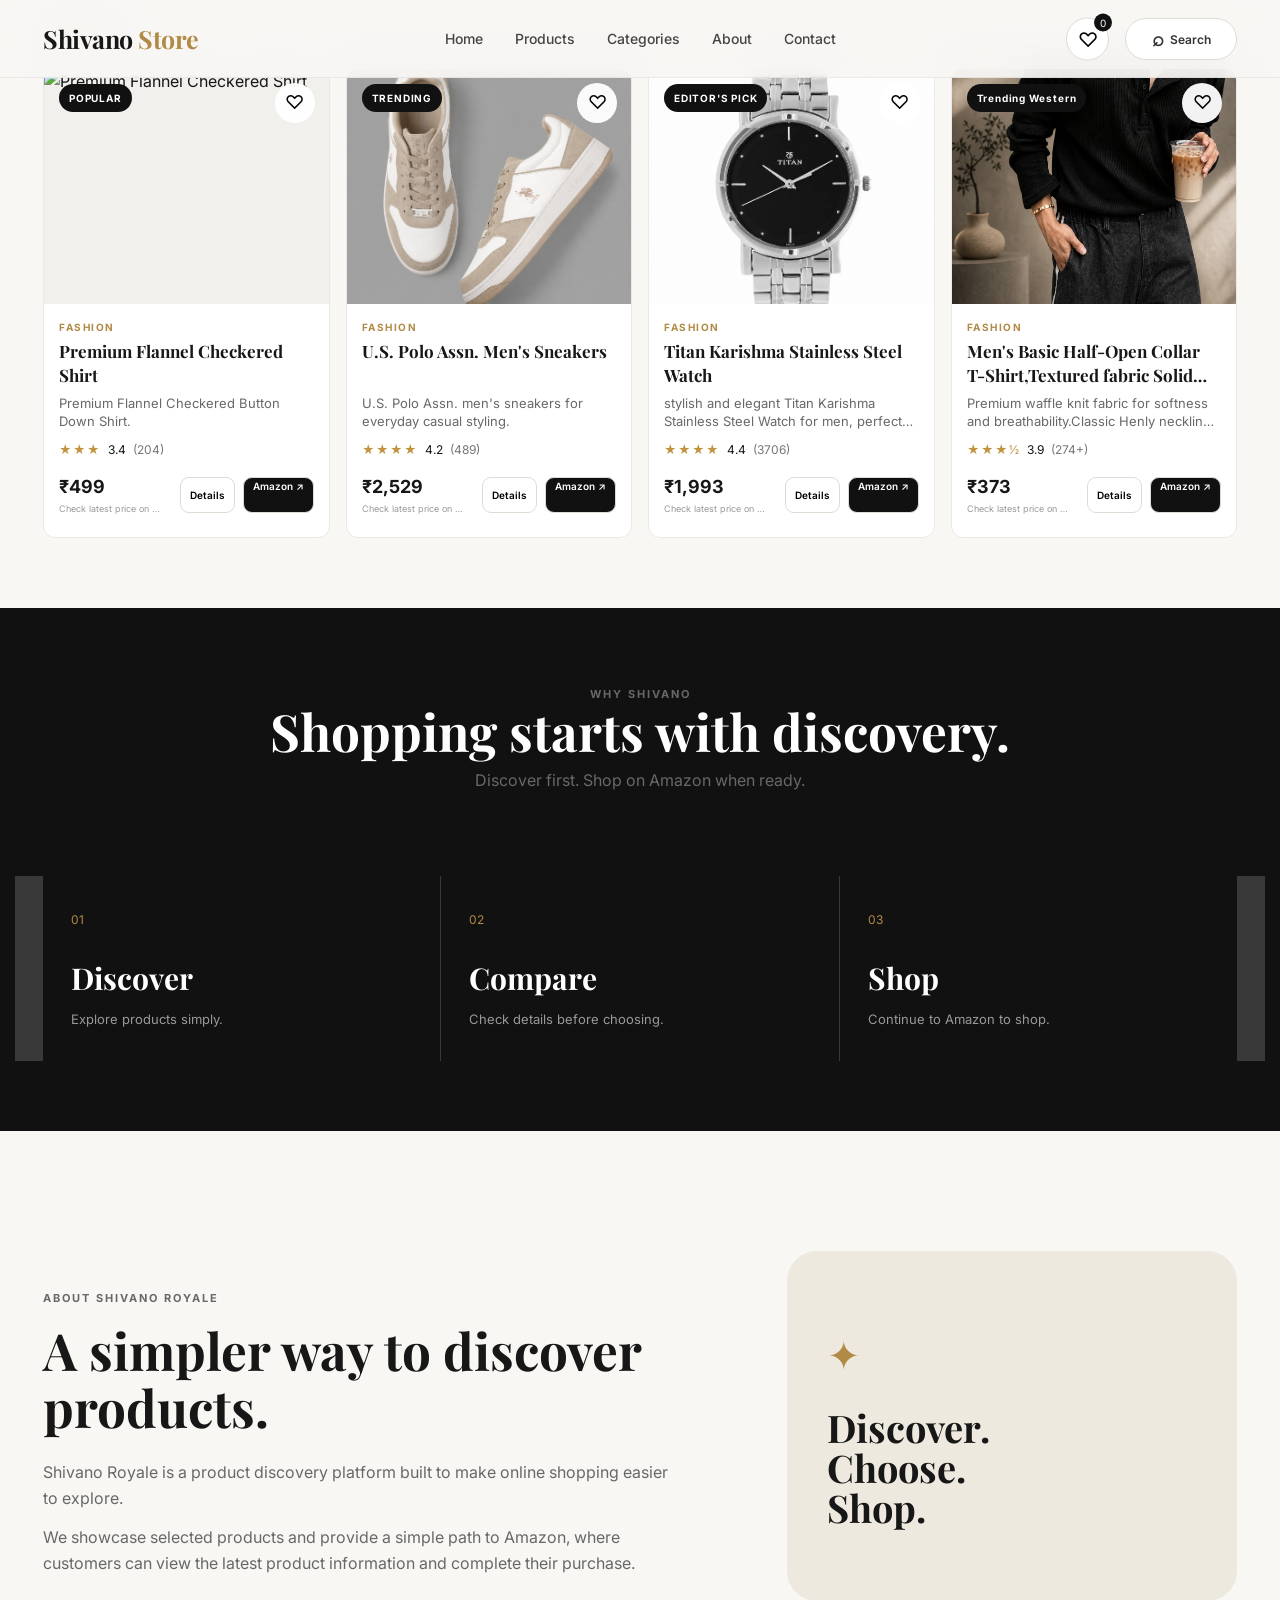
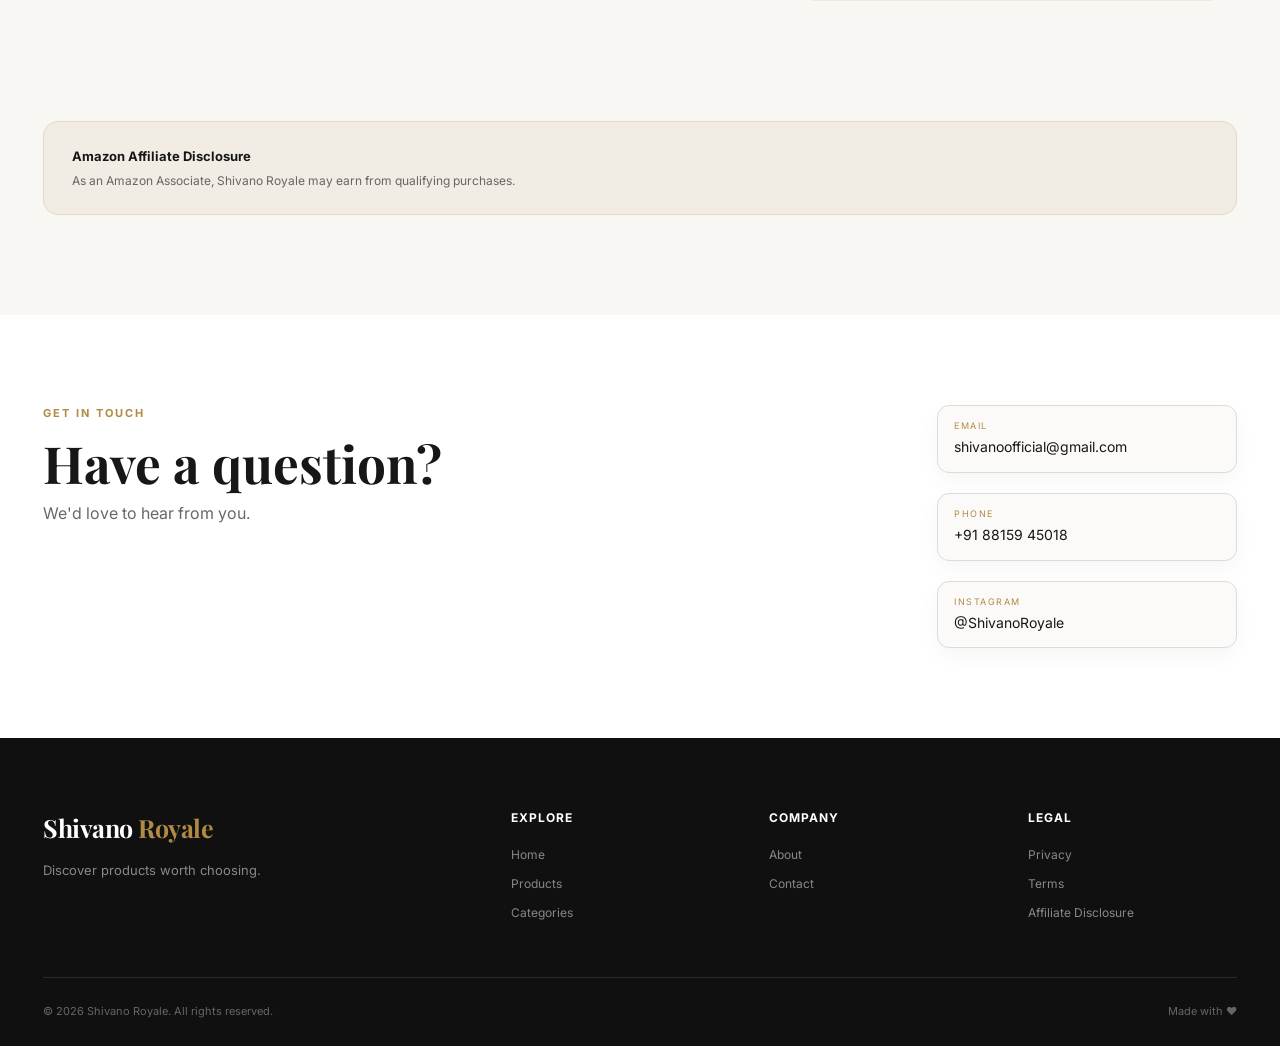
==== index.html @ 4d3ce6f6 "update website" ====
<!DOCTYPE html>
<html lang="en">

<head>
    <meta charset="UTF-8">

    <meta
        name="viewport"
        content="width=device-width, initial-scale=1.0"
    >

    <meta
        name="description"
        content="Shivano <span>Store</span> - Discover premium products and shop them on Amazon."
    >

    <title>Shivano Store | Discover. Choose. Shop.</title>

    <link
        rel="stylesheet"
        href="style.css"
    >

    <link
        rel="preconnect"
        href="https://fonts.googleapis.com"
    >

    <link
        rel="preconnect"
        href="https://fonts.gstatic.com"
        crossorigin
    >

    <link
        href="https://fonts.googleapis.com/css2?family=Inter:wght@400;500;600;700&family=Playfair+Display:wght@500;600;700&display=swap"
        rel="stylesheet"
    >

    <style id="smart-header-style">
        /* Amazon-style smart header: hide on downward scroll, show on upward scroll. */
        .site-header {
            transition: transform 0.25s ease;
            will-change: transform;
        }

        .site-header.header-hidden {
            transform: translateY(-100%);
        }
    </style>
</head>


<body>


    <!-- =========================
         NAVBAR
    ========================== -->

    <header class="site-header">

        <nav class="navbar">

            <a
                href="#"
                class="logo"
            >
                Shivano <span>Store</span>
            </a>

            <button
                type="button"
                class="header-search-trigger"
                id="homeSearchTrigger"
                aria-label="Open product search"
            >
                <span>⌕</span>
                <span>Search</span>
            </button>

            <div class="header-search-panel" id="homeSearchPanel">
                <span class="header-search-icon">⌕</span>
                <input
                    type="text"
                    id="searchInput"
                    placeholder="Search products..."
                    autocomplete="off"
                >
                <button
                    type="button"
                    class="header-search-close"
                    id="homeSearchClose"
                    aria-label="Close search"
                >
                    ×
                </button>
            </div>

            <button
                class="menu-toggle"
                id="menuToggle"
                aria-label="Open menu"
            >
                ☰
            </button>

            <div
                class="nav-links"
                id="navLinks"
            >
                <a href="#home">Home</a>
                <a href="#products">Products</a>
                <a href="#categories">Categories</a>
                <a href="#about">About</a>
                <a href="#contact">Contact</a>
            </div>

            <button
                class="wishlist-nav"
                id="wishlistNav"
                title="Wishlist"
            >
                ♡
                <span id="wishlistCount">0</span>
            </button>

        </nav>

        <div class="discovery-bar">
            <div
                class="category-shortcuts"
                id="categoryShortcuts"
                aria-label="Product categories"
            ></div>
        </div>
    </header>

        <!-- =========================
             PRODUCTS
        ========================== -->

        <section
            class="products-section"
            id="products"
        >

            <div class="section-heading products-heading">

                <div>

                    <p class="eyebrow">
                        OUR PICKS
                    </p>

                    <h2>
                        
                    </h2>

                </div>



            </div>


            <div
                class="results-count"
                id="resultsCount"
            >
                
            </div>


            <!-- Product container -->

            <div
                class="product-grid"
                id="productGrid"
            >
            </div>


            <div
                class="no-results"
                id="noResults"
            >

                <div>
                    🔎
                </div>

                <h3>
                    No products found
                </h3>

                <p>
                    Try another search or category.
                </p>

                <button
                    id="clearFilters"
                    class="primary-btn"
                >
                    Clear Filters
                </button>

            </div>

        </section>



        <!-- =========================
             WHY SHIVANO
        ========================== -->

        <section class="why-section">

            <div class="section-heading centered">

                <p class="eyebrow">
                    WHY SHIVANO
                </p>

                <h2>
                    Shopping starts with discovery.
                </h2>

                <p>
                    Discover first. Shop on Amazon when ready.
                </p>

            </div>


            <div class="why-grid">


                <div class="why-card">

                    <span>
                        01
                    </span>

                    <h3>
                        Discover
                    </h3>

                    <p>
                        Explore products simply.
                    </p>

                </div>


                <div class="why-card">

                    <span>
                        02
                    </span>

                    <h3>
                        Compare
                    </h3>

                    <p>
                        Check details before choosing.
                    </p>

                </div>


                <div class="why-card">

                    <span>
                        03
                    </span>

                    <h3>
                        Shop
                    </h3>

                    <p>
                        Continue to Amazon to shop.
                    </p>

                </div>

            </div>

        </section>



        <!-- =========================
             ABOUT
        ========================== -->

        <section
            class="about-section"
            id="about"
        >

            <div class="about-content">

                <p class="eyebrow">
                    ABOUT SHIVANO ROYALE
                </p>

                <h2>
                    A simpler way to
                    discover products.
                </h2>

                <p>
                    Shivano Royale is a product discovery
                    platform built to make online shopping
                    easier to explore.
                </p>

                <p>
                    We showcase selected products and
                    provide a simple path to Amazon,
                    where customers can view the latest
                    product information and complete
                    their purchase.
                </p>

            </div>


            <div class="about-stat">

                <span>
                    ✦
                </span>

                <strong>
                    Discover.
                </strong>

                <strong>
                    Choose.
                </strong>

                <strong>
                    Shop.
                </strong>

            </div>

        </section>



        <!-- =========================
             AMAZON DISCLOSURE
        ========================== -->

        <section class="disclosure-section">

            <div class="disclosure-box">

                <span>
                    Amazon Affiliate Disclosure
                </span>

                <p>
                    As an Amazon Associate, Shivano Royale
                    may earn from qualifying purchases.
                </p>

            </div>

        </section>



        <!-- =========================
             CONTACT
        ========================== -->

        <section
            class="contact-section"
            id="contact"
        >

            <div>

                <p class="eyebrow">
                    GET IN TOUCH
                </p>

                <h2>
                    Have a question?
                </h2>

                <p>
                    We'd love to hear from you.
                </p>

            </div>


            <div class="contact-details">

                <a href="mailto:shivanoofficial@gmail.com">
                    <span>Email</span>
                    shivanoofficial@gmail.com
                </a>

                <a href="tel:+918815945018">
                    <span>Phone</span>
                    +91 88159 45018
                </a>

                <a
                    href="https://instagram.com/"
                    target="_blank"
                >
                    <span>Instagram</span>
                    @ShivanoRoyale
                </a>

            </div>

        </section>

    </main>



    <!-- =========================
         PRODUCT MODAL
    ========================== -->

    <div
        class="modal"
        id="productModal"
    >

        <div class="modal-overlay"></div>


        <div class="modal-content">

            <button
                class="modal-close"
                id="modalClose"
            >
                ×
            </button>


            <div
                class="modal-product"
                id="modalProduct"
            >
            </div>

        </div>

    </div>



    <!-- =========================
         WISHLIST DRAWER
    ========================== -->

    <div
        class="wishlist-drawer"
        id="wishlistDrawer"
    >

        <div class="drawer-header">

            <div>

                <p class="eyebrow">
                    SAVED
                </p>

                <h2>
                    Your Wishlist
                </h2>

            </div>

            <button
                id="closeWishlist"
                class="drawer-close"
            >
                ×
            </button>

        </div>


        <div
            class="wishlist-items"
            id="wishlistItems"
        >
        </div>

    </div>


    <div
        class="drawer-overlay"
        id="drawerOverlay"
    ></div>



    <!-- =========================
         SCROLL TOP
    ========================== -->

    <button
        id="scrollTop"
        class="scroll-top"
        aria-label="Scroll to top"
    >
        ↑
    </button>



    <!-- =========================
         FOOTER
    ========================== -->

    <footer>

        <div class="footer-main">


            <div class="footer-brand">

                <a
                    href="#"
                    class="logo footer-logo"
                >
                    Shivano <span>Royale</span>
                </a>

                <p>
                    Discover products worth choosing.
                </p>

            </div>


            <div class="footer-column">

                <h3>
                    Explore
                </h3>

                <a href="#home">
                    Home
                </a>

                <a href="#products">
                    Products
                </a>

                <a href="#categories">
                    Categories
                </a>

            </div>


            <div class="footer-column">

                <h3>
                    Company
                </h3>

                <a href="#about">
                    About
                </a>

                <a href="#contact">
                    Contact
                </a>

            </div>


            <div class="footer-column">

                <h3>
                    Legal
                </h3>

                <a href="#">
                    Privacy
                </a>

                <a href="#">
                    Terms
                </a>

                <a href="#">
                    Affiliate Disclosure
                </a>

            </div>

        </div>


        <div class="footer-bottom">

            <p>
                © 2026 Shivano Royale. All rights reserved.
            </p>

            <p>
                Made with ♥
            </p>

        </div>

    </footer>



    <script src="products.js"></script>
    <script src="script.js"></script>

</body>

</html>
---- style.css ----
/* =========================
   RESET
========================= */

* {
    margin: 0;
    padding: 0;
    box-sizing: border-box;
}

html {
    scroll-behavior: smooth;
}

body {
    font-family: "Inter", sans-serif;
    background: #f8f7f4;
    color: #171717;
    line-height: 1.6;
    overflow-x: hidden;
}

button,
input,
select {
    font-family: inherit;
}

button {
    cursor: pointer;
}

a {
    color: inherit;
    text-decoration: none;
}

img {
    width: 100%;
    display: block;
}



/* =========================
   VARIABLES
========================= */

:root {
    --black: #111111;
    --dark: #1b1b1b;
    --cream: #f8f7f4;
    --white: #ffffff;
    --gold: #b18a45;
    --gold-light: #d2b477;
    --gray: #686868;
    --light-gray: #e8e6e1;
    --border: #dedbd4;
    --radius: 22px;
    --shadow: 0 20px 60px rgba(0, 0, 0, 0.08);
}



/* =========================
   NAVBAR
========================= */

.site-header {
    position: fixed;
    top: 0;
    left: 0;
    width: 100%;
    z-index: 1000;
    background: rgba(248, 247, 244, 0.9);
    backdrop-filter: blur(18px);
    border-bottom: 1px solid rgba(0, 0, 0, 0.06);
}

.navbar {
    max-width: 1250px;
    height: 78px;
    margin: auto;
    padding: 0 28px;

    display: flex;
    align-items: center;
    justify-content: space-between;
    gap: 30px;
}

.logo {
    font-family: "Playfair Display", serif;
    font-size: 25px;
    font-weight: 700;
    letter-spacing: -0.5px;
}

.logo span {
    color: var(--gold);
}

.nav-links {
    display: flex;
    align-items: center;
    gap: 32px;
}

.nav-links a {
    font-size: 14px;
    font-weight: 500;
    color: #444;
    transition: 0.25s ease;
}

.nav-links a:hover {
    color: var(--gold);
}

.wishlist-nav {
    width: 43px;
    height: 43px;

    border: 1px solid var(--border);
    border-radius: 50%;

    background: var(--white);

    font-size: 20px;

    position: relative;

    transition: 0.25s ease;
}

.wishlist-nav:hover {
    transform: translateY(-2px);
    border-color: var(--gold);
}

#wishlistCount {
    position: absolute;

    top: -5px;
    right: -4px;

    width: 18px;
    height: 18px;

    background: var(--black);
    color: white;

    border-radius: 50%;

    font-size: 10px;

    display: grid;
    place-items: center;
}

.menu-toggle {
    display: none;

    border: none;
    background: transparent;

    font-size: 25px;
}



/* =========================
   COMMON
========================= */

main {
    padding-top: 78px;
}

.eyebrow {
    color: var(--gold);
    font-size: 11px;
    font-weight: 700;
    letter-spacing: 2px;
}

h1,
h2,
h3 {
    font-family: "Playfair Display", serif;
}

h2 {
    font-size: clamp(32px, 4vw, 52px);
    line-height: 1.1;
}

.section-heading {
    max-width: 1250px;
    margin: auto;
    padding: 0 28px 50px;

    display: flex;
    justify-content: space-between;
    align-items: flex-end;
    gap: 40px;
}

.section-heading > p {
    max-width: 430px;
    color: var(--gray);
}



/* =========================
   HERO
========================= */

.hero {
    min-height: calc(100vh - 78px);

    max-width: 1250px;
    margin: auto;
    padding: 90px 28px;

    display: grid;
    grid-template-columns: 1fr 0.9fr;

    align-items: center;
    gap: 80px;
}

.hero-content {
    max-width: 650px;
}

.hero h1 {
    font-size: clamp(52px, 7vw, 88px);
    line-height: 0.98;
    letter-spacing: -3px;
    margin: 18px 0 28px;
}

.hero h1 span {
    color: var(--gold);
}

.hero-description {
    max-width: 520px;
    color: var(--gray);
    font-size: 17px;
}

.hero-buttons {
    display: flex;
    gap: 14px;
    margin-top: 36px;
    flex-wrap: wrap;
}

.primary-btn,
.secondary-btn {
    display: inline-flex;

    align-items: center;
    justify-content: center;

    min-height: 52px;

    padding: 0 23px;

    border-radius: 100px;

    font-size: 14px;
    font-weight: 600;

    transition: 0.3s ease;
}

.primary-btn {
    background: var(--black);
    color: white;
}

.primary-btn:hover {
    transform: translateY(-3px);
    box-shadow: 0 12px 30px rgba(0, 0, 0, 0.18);
}

.primary-btn span {
    margin-left: 12px;
    font-size: 18px;
}

.secondary-btn {
    border: 1px solid var(--border);
    background: white;
}

.secondary-btn:hover {
    border-color: var(--gold);
}

.hero-trust {
    margin-top: 55px;

    display: flex;
    gap: 42px;
}

.hero-trust div {
    display: flex;
    flex-direction: column;
}

.hero-trust strong {
    font-size: 16px;
}

.hero-trust span {
    color: var(--gray);
    font-size: 12px;
}

.hero-visual {
    position: relative;
}

.hero-card {
    background: white;

    border-radius: 30px;

    overflow: hidden;

    box-shadow: var(--shadow);

    transform: rotate(2deg);

    transition: 0.5s ease;
}

.hero-card:hover {
    transform: rotate(0deg) translateY(-8px);
}

.hero-card-image {
    height: 480px;
    overflow: hidden;
}

.hero-card-image img {
    height: 100%;
    object-fit: cover;
}

.hero-card-info {
    padding: 22px 25px;

    display: flex;
    justify-content: space-between;
    align-items: center;
}

.hero-card-info span {
    color: var(--gold);
    font-size: 11px;
    letter-spacing: 1px;
    text-transform: uppercase;
}

.hero-card-info h3 {
    font-size: 23px;
    margin-top: 4px;
}

.hero-arrow {
    width: 42px;
    height: 42px;

    display: grid;
    place-items: center;

    border-radius: 50%;

    background: var(--black);
    color: white !important;

    font-size: 20px !important;
}

.floating-badge {
    position: absolute;

    left: -35px;
    bottom: 65px;

    padding: 15px 20px;

    background: white;

    border: 1px solid var(--border);

    border-radius: 16px;

    display: flex;
    align-items: center;
    gap: 12px;

    box-shadow: 0 15px 40px rgba(0, 0, 0, 0.1);
}

.badge-icon {
    width: 38px;
    height: 38px;

    display: grid;
    place-items: center;

    border-radius: 50%;

    background: #f2eadb;
    color: var(--gold);
}

.floating-badge strong,
.floating-badge small {
    display: block;
}

.floating-badge strong {
    font-size: 13px;
}

.floating-badge small {
    color: var(--gray);
    font-size: 11px;
}



/* =========================
   CATEGORIES
========================= */

.categories-section {
    padding: 100px 0;
    background: white;
}

.category-grid {
    max-width: 1250px;

    margin: auto;
    padding: 0 28px;

    display: grid;
    grid-template-columns: repeat(4, 1fr);

    gap: 16px;
}

.category-card {
    min-height: 190px;

    padding: 28px;

    border: 1px solid var(--border);
    border-radius: var(--radius);

    background: #fbfaf8;

    text-align: left;

    display: flex;
    flex-direction: column;
    justify-content: flex-end;

    transition: 0.3s ease;
}

.category-card:hover,
.category-card.active {
    background: var(--black);
    color: white;
    transform: translateY(-5px);
}

.category-icon {
    font-size: 30px;
    color: var(--gold);

    margin-bottom: auto;
}

.category-card strong {
    font-size: 17px;
}

.category-card small {
    color: #777;
    font-size: 12px;
}

.category-card:hover small,
.category-card.active small {
    color: #bbb;
}



/* =========================
   PRODUCTS
========================= */

.products-section {
    padding: 110px 0;
}

.product-controls {
    max-width: 1250px;

    margin: 0 auto 28px;
    padding: 0 28px;

    display: grid;
    grid-template-columns: 1fr 220px 220px;

    gap: 12px;
}

.search-box {
    height: 52px;

    border: 1px solid var(--border);
    border-radius: 12px;

    background: white;

    display: flex;
    align-items: center;

    padding: 0 16px;
}

.search-box span {
    font-size: 22px;
    color: #777;
}

.search-box input {
    width: 100%;

    border: none;
    outline: none;

    background: transparent;

    padding-left: 10px;

    font-size: 14px;
}

.product-controls select {
    height: 52px;

    border: 1px solid var(--border);
    border-radius: 12px;

    background: white;

    padding: 0 15px;

    outline: none;

    color: #444;
}

.results-info {
    max-width: 1250px;
    margin: 0 auto 20px;
    padding: 0 28px;

    color: var(--gray);

    font-size: 13px;
}

.product-grid {
    max-width: 1250px;

    margin: auto;
    padding: 0 28px;

    display: grid;
    grid-template-columns: repeat(3, 1fr);

    gap: 22px;
}

.product-card {
    position: relative;

    background: white;

    border: 1px solid #ebe9e4;

    border-radius: 20px;

    overflow: hidden;

    transition: 0.35s ease;
}

.product-card:hover {
    transform: translateY(-7px);
    box-shadow: var(--shadow);
}

.product-image {
    height: 310px;

    background: #f2f0ec;

    position: relative;
    overflow: hidden;
}

.product-image img {
    height: 100%;
    object-fit: cover;

    transition: 0.5s ease;
}

.product-card:hover .product-image img {
    transform: scale(1.05);
}

.product-badge {
    position: absolute;

    top: 15px;
    left: 15px;

    padding: 6px 10px;

    border-radius: 50px;

    background: var(--black);
    color: white;

    font-size: 10px;
    font-weight: 700;

    letter-spacing: 0.8px;
}

.wishlist-btn {
    position: absolute;

    top: 14px;
    right: 14px;

    width: 40px;
    height: 40px;

    border-radius: 50%;

    border: none;

    background: rgba(255, 255, 255, 0.95);

    font-size: 19px;

    z-index: 2;

    transition: 0.25s ease;
}

.wishlist-btn:hover {
    transform: scale(1.08);
}

.wishlist-btn.saved {
    background: var(--black);
    color: white;
}

.product-info {
    padding: 22px;
}

.product-category {
    color: var(--gold);

    font-size: 10px;
    font-weight: 700;

    text-transform: uppercase;

    letter-spacing: 1.5px;
}

.product-title {
    font-size: 23px;
    margin: 5px 0 7px;
}

.product-description {
    color: var(--gray);

    font-size: 13px;

    min-height: 42px;
}

.product-rating {
    display: flex;
    align-items: center;
    gap: 7px;

    margin-top: 13px;

    font-size: 12px;
}

.stars {
    color: #c2933f;
    letter-spacing: 1px;
}

.reviews {
    color: #777;
}

.product-bottom {
    display: flex;

    justify-content: space-between;
    align-items: center;

    margin-top: 19px;
}

.product-price {
    font-size: 21px;
    font-weight: 700;
}

.product-price-note {
    display: block;

    color: #999;

    font-size: 9px;
    font-weight: 400;
}

.product-actions {
    display: flex;
    gap: 8px;
}

.details-btn,
.amazon-btn {
    min-height: 40px;

    border-radius: 9px;

    padding: 0 13px;

    border: 1px solid var(--border);

    font-size: 11px;
    font-weight: 600;

    transition: 0.25s ease;
}

.details-btn {
    background: white;
}

.details-btn:hover {
    border-color: var(--gold);
}

.amazon-btn {
    background: var(--black);
    color: white;
}

.amazon-btn:hover {
    background: #2e2e2e;
    transform: translateY(-2px);
}

.no-results {
    display: none;

    text-align: center;

    padding: 80px 20px;
}

.no-results > div {
    font-size: 40px;
}

.no-results h3 {
    margin-top: 10px;
    font-size: 27px;
}

.no-results p {
    color: var(--gray);
    margin: 5px 0 20px;
}



/* =========================
   WHY SECTION
========================= */

.why-section {
    padding: 110px 0;

    background: var(--black);
    color: white;
}

.centered {
    display: block;
    text-align: center;
}

.centered > p {
    margin: 18px auto 0;
}

.why-grid {
    max-width: 1250px;

    margin: 55px auto 0;
    padding: 0 28px;

    display: grid;
    grid-template-columns: repeat(3, 1fr);

    gap: 1px;

    background: #393939;
}

.why-card {
    background: var(--black);

    padding: 45px 35px;

    min-height: 220px;
}

.why-card > span {
    color: var(--gold);
    font-size: 12px;
}

.why-card h3 {
    font-size: 30px;
    margin: 35px 0 10px;
}

.why-card p {
    color: #999;
    font-size: 14px;
}



/* =========================
   ABOUT
========================= */

.about-section {
    max-width: 1250px;

    margin: auto;
    padding: 120px 28px;

    display: grid;
    grid-template-columns: 1fr 0.7fr;

    gap: 100px;

    align-items: center;
}

.about-content {
    max-width: 650px;
}

.about-content h2 {
    margin: 15px 0 25px;
}

.about-content p {
    color: var(--gray);
    margin-top: 14px;
}

.about-stat {
    min-height: 350px;

    border-radius: 30px;

    background: #eee9df;

    padding: 40px;

    display: flex;
    flex-direction: column;
    justify-content: center;

    position: relative;
}

.about-stat span {
    color: var(--gold);
    font-size: 40px;

    margin-bottom: 20px;
}

.about-stat strong {
    font-family: "Playfair Display", serif;

    font-size: 38px;
    line-height: 1.05;
}



/* =========================
   DISCLOSURE
========================= */

.disclosure-section {
    max-width: 1250px;

    margin: auto;
    padding: 0 28px 100px;
}

.disclosure-box {
    padding: 24px 28px;

    background: #f1ede4;

    border: 1px solid #e3dac9;

    border-radius: 15px;
}

.disclosure-box span {
    display: block;

    font-weight: 700;
    font-size: 13px;

    margin-bottom: 4px;
}

.disclosure-box p {
    color: #666;
    font-size: 12px;
}



/* =========================
   CONTACT
========================= */

.contact-section {
    padding: 90px max(28px, calc((100% - 1194px) / 2));

    background: white;

    display: flex;
    justify-content: space-between;

    gap: 60px;
}

.contact-section h2 {
    margin-top: 12px;
}

.contact-section > div:first-child > p:last-child {
    color: var(--gray);
    margin-top: 10px;
}

.contact-details {
    display: flex;
    flex-direction: column;

    gap: 20px;

    min-width: 300px;
}

.contact-details a {
    display: flex;
    flex-direction: column;

    font-size: 14px;

    transition: 0.2s ease;
}

.contact-details a:hover {
    color: var(--gold);
}

.contact-details span {
    color: var(--gold);

    text-transform: uppercase;

    font-size: 9px;

    letter-spacing: 1.5px;

    margin-bottom: 3px;
}



/* =========================
   FOOTER
========================= */

footer {
    background: #101010;
    color: white;

    padding: 70px 28px 25px;
}

.footer-main {
    max-width: 1194px;

    margin: auto;

    display: grid;

    grid-template-columns: 2fr 1fr 1fr 1fr;

    gap: 50px;

    padding-bottom: 55px;
}

.footer-brand p {
    color: #888;

    margin-top: 12px;

    font-size: 13px;
}

.footer-column {
    display: flex;
    flex-direction: column;

    gap: 10px;
}

.footer-column h3 {
    font-family: "Inter", sans-serif;

    font-size: 12px;

    text-transform: uppercase;

    letter-spacing: 1px;

    margin-bottom: 7px;
}

.footer-column a {
    color: #888;

    font-size: 12px;

    transition: 0.2s ease;
}

.footer-column a:hover {
    color: white;
}

.footer-bottom {
    max-width: 1194px;

    margin: auto;

    padding-top: 25px;

    border-top: 1px solid #292929;

    display: flex;
    justify-content: space-between;

    color: #666;

    font-size: 11px;
}



/* =========================
   MODAL
========================= */

.modal {
    position: fixed;

    inset: 0;

    z-index: 2000;

    display: none;

    align-items: center;
    justify-content: center;

    padding: 20px;
}

.modal.show {
    display: flex;
}

.modal-overlay {
    position: absolute;

    inset: 0;

    background: rgba(0, 0, 0, 0.65);

    backdrop-filter: blur(7px);
}

.modal-content {
    position: relative;

    z-index: 2;

    width: min(900px, 100%);

    max-height: 90vh;

    overflow: auto;

    background: white;

    border-radius: 25px;

    box-shadow: 0 30px 100px rgba(0, 0, 0, 0.3);
}

.modal-close {
    position: absolute;

    top: 15px;
    right: 15px;

    width: 40px;
    height: 40px;

    border: none;

    border-radius: 50%;

    background: rgba(0, 0, 0, 0.75);

    color: white;

    font-size: 25px;

    z-index: 5;
}

.modal-product {
    display: grid;

    grid-template-columns: 1fr 1fr;
}

.modal-product-image {
    min-height: 500px;

    background: #f1efeb;
}

.modal-product-image img {
    height: 100%;

    object-fit: cover;
}

.modal-product-info {
    padding: 55px 40px;
}

.modal-product-info h2 {
    margin: 10px 0 15px;

    font-size: 40px;
}

.modal-description {
    color: var(--gray);

    font-size: 14px;

    margin-bottom: 25px;
}

.modal-features {
    margin: 20px 0 30px;
    padding-left: 18px;

    color: #555;

    font-size: 13px;
}

.modal-features li {
    margin-bottom: 8px;
}

.modal-price {
    font-size: 25px;
    font-weight: 700;

    margin-bottom: 18px;
}

.modal-amazon {
    display: inline-flex;

    align-items: center;
    justify-content: center;

    width: 100%;

    height: 52px;

    background: var(--black);
    color: white;

    border-radius: 10px;

    font-size: 13px;
    font-weight: 600;
}



/* =========================
   WISHLIST DRAWER
========================= */

.drawer-overlay {
    position: fixed;

    inset: 0;

    background: rgba(0, 0, 0, 0.45);

    z-index: 3000;

    display: none;
}

.drawer-overlay.show {
    display: block;
}

.wishlist-drawer {
    position: fixed;

    right: -430px;
    top: 0;

    width: min(430px, 100%);

    height: 100vh;

    z-index: 3001;

    background: white;

    padding: 30px;

    transition: 0.35s ease;

    overflow-y: auto;
}

.wishlist-drawer.show {
    right: 0;
}

.drawer-header {
    display: flex;
    justify-content: space-between;

    align-items: center;

    padding-bottom: 25px;

    border-bottom: 1px solid var(--border);
}

.drawer-header h2 {
    font-size: 30px;
}

.drawer-close {
    width: 40px;
    height: 40px;

    border: 1px solid var(--border);

    border-radius: 50%;

    background: white;

    font-size: 22px;
}

.wishlist-item {
    display: grid;

    grid-template-columns: 80px 1fr auto;

    gap: 13px;

    align-items: center;

    padding: 18px 0;

    border-bottom: 1px solid var(--border);
}

.wishlist-item-image {
    width: 80px;
    height: 80px;

    border-radius: 10px;

    overflow: hidden;

    background: #eee;
}

.wishlist-item-image img {
    height: 100%;
    object-fit: cover;
}

.wishlist-item h3 {
    font-size: 17px;
}

.wishlist-item p {
    font-size: 12px;
    color: var(--gray);
}

.remove-wishlist {
    border: none;
    background: transparent;

    color: #999;

    font-size: 20px;
}

.empty-wishlist {
    text-align: center;

    padding: 70px 10px;

    color: var(--gray);
}



/* =========================
   SCROLL TOP
========================= */

.scroll-top {
    position: fixed;

    right: 25px;
    bottom: 25px;

    width: 45px;
    height: 45px;

    border: none;

    border-radius: 50%;

    background: var(--black);
    color: white;

    font-size: 18px;

    opacity: 0;
    visibility: hidden;

    transform: translateY(15px);

    transition: 0.3s ease;

    z-index: 900;
}

.scroll-top.show {
    opacity: 1;
    visibility: visible;

    transform: translateY(0);
}



/* =========================
   RESPONSIVE
========================= */

@media (max-width: 900px) {

    .navbar {
        height: 70px;
    }

    main {
        padding-top: 70px;
    }

    .nav-links {
        position: absolute;

        top: 70px;
        left: 0;

        width: 100%;

        background: rgba(248, 247, 244, 0.98);

        padding: 20px 28px;

        flex-direction: column;
        align-items: flex-start;

        gap: 18px;

        border-bottom: 1px solid var(--border);

        display: none;
    }

    .nav-links.show {
        display: flex;
    }

    .menu-toggle {
        display: block;

        margin-left: auto;
    }

    .wishlist-nav {
        margin-left: 0;
    }

    .hero {
        grid-template-columns: 1fr;

        padding-top: 70px;

        gap: 50px;
    }

    .hero-card-image {
        height: 400px;
    }

    .floating-badge {
        left: 15px;
    }

    .category-grid {
        grid-template-columns: repeat(2, 1fr);
    }

    .product-grid {
        grid-template-columns: repeat(2, 1fr);
    }

    .product-controls {
        grid-template-columns: 1fr 1fr;
    }

    .search-box {
        grid-column: 1 / -1;
    }

    .about-section {
        grid-template-columns: 1fr;

        gap: 50px;
    }

    .why-grid {
        grid-template-columns: 1fr;
    }

    .footer-main {
        grid-template-columns: 1fr 1fr;
    }

}



@media (max-width: 600px) {

    .navbar {
        padding: 0 18px;
    }

    .logo {
        font-size: 21px;
    }

    .hero {
        padding: 55px 18px;
    }

    .hero h1 {
        font-size: 52px;

        letter-spacing: -2px;
    }

    .hero-description {
        font-size: 15px;
    }

    .hero-trust {
        gap: 20px;
    }

    .hero-trust strong {
        font-size: 13px;
    }

    .hero-card-image {
        height: 340px;
    }

    .section-heading {
        display: block;

        padding: 0 18px 35px;
    }

    .section-heading > p {
        margin-top: 15px;
    }

    .category-grid {
        grid-template-columns: 1fr;

        padding: 0 18px;
    }

    .category-card {
        min-height: 150px;
    }

    .products-section {
        padding: 80px 0;
    }

    .product-controls {
        padding: 0 18px;

        grid-template-columns: 1fr;
    }

    .search-box {
        grid-column: auto;
    }

    .results-info {
        padding: 0 18px;
    }

    .product-grid {
        grid-template-columns: 1fr;

        padding: 0 18px;
    }

    .product-image {
        height: 220px;
    }

    .why-section {
        padding: 80px 0;
    }

    .why-grid {
        padding: 0 18px;
    }

    .about-section {
        padding: 80px 18px;
    }

    .about-stat {
        min-height: 280px;
    }

    .disclosure-section {
        padding: 0 18px 70px;
    }

    .contact-section {
        padding: 70px 18px;

        flex-direction: column;
    }

    .contact-details {
        min-width: 0;
    }

    .footer-main {
        grid-template-columns: 1fr;

        gap: 35px;
    }

    .footer-bottom {
        flex-direction: column;

        gap: 8px;
    }

    .modal-product {
        grid-template-columns: 1fr;
    }

    .modal-product-image {
        min-height: 300px;
    }

    .modal-product-info {
        padding: 35px 25px;
    }

    .modal-product-info h2 {
        font-size: 32px;
    }

}

/* =====================================================
   SHIVANO PRODUCT DISCOVERY LAYOUT
   Compact Amazon-style browsing without changing
   the existing Shivano visual identity.
===================================================== */

.site-header {
    height: auto;
}

.discovery-bar {
    width: 100%;
    min-height: 56px;
    background: var(--black);
    padding: 7px max(18px, calc((100% - 1194px) / 2));

    display: grid;
    grid-template-columns: auto minmax(260px, 1fr) 190px 190px;
    align-items: center;
    gap: 8px;
}

.discovery-all {
    height: 42px;
    padding: 0 15px;
    border: 1px solid rgba(255, 255, 255, 0.18);
    border-radius: 7px;
    color: white;
    display: flex;
    align-items: center;
    gap: 8px;
    font-size: 13px;
    font-weight: 600;
    white-space: nowrap;
}

.discovery-all span {
    font-size: 16px;
}

.discovery-search {
    height: 42px;
    border: none;
    border-radius: 7px;
    padding: 0 13px;
    background: white;
}

.discovery-search span {
    font-size: 20px;
    color: #777;
}

.discovery-search input {
    font-size: 13px;
}

.discovery-bar select {
    height: 42px;
    min-width: 0;
    border: none;
    border-radius: 7px;
    background: white;
    padding: 0 12px;
    outline: none;
    color: #444;
    font-size: 12px;
}

main {
    padding-top: 134px;
}

.categories-section {
    padding: 28px 0 18px;
    background: white;
}

.categories-section .section-heading {
    padding: 0 28px 14px;
    align-items: center;
}

.categories-section .section-heading h2 {
    font-size: 30px;
}

.category-grid {
    max-width: 1250px;
    padding: 0 28px 5px;
    display: flex;
    gap: 10px;
    overflow-x: auto;
    scrollbar-width: thin;
}

.category-card {
    flex: 0 0 155px;
    min-height: 70px;
    height: 70px;
    padding: 10px 14px;
    border-radius: 10px;
    display: grid;
    grid-template-columns: 30px 1fr;
    grid-template-rows: 1fr 1fr;
    column-gap: 8px;
    align-items: center;
}

.category-card:hover,
.category-card.active {
    transform: none;
}

.category-icon {
    grid-row: 1 / 3;
    margin: 0;
    font-size: 20px;
}

.category-card strong {
    font-size: 13px;
    line-height: 1.2;
}

.category-card small {
    font-size: 10px;
    line-height: 1.2;
}

.products-section {
    padding: 38px 0 70px;
}

.products-section .section-heading {
    padding-bottom: 22px;
}

.products-section .section-heading h2 {
    font-size: 34px;
}

.results-info {
    margin-bottom: 14px;
    font-size: 12px;
}

.product-grid {
    grid-template-columns: repeat(4, minmax(0, 1fr));
    gap: 16px;
}

.product-card {
    height: 470px;
    min-height: 470px;
    display: flex;
    flex-direction: column;
    border-radius: 12px;
}

.product-card:hover {
    transform: translateY(-3px);
}

.product-image {
    height: 235px;
    min-height: 235px;
    flex: 0 0 235px;
}

.product-info {
    height: 235px;
    min-height: 235px;
    padding: 15px;
    display: flex;
    flex-direction: column;
}

.product-category {
    flex: 0 0 auto;
}

.product-title {
    height: 50px;
    min-height: 50px;
    margin: 4px 0 5px;
    font-size: 17px;
    line-height: 1.45;
    overflow: hidden;
    display: -webkit-box;
    -webkit-box-orient: vertical;
    -webkit-line-clamp: 2;
    line-clamp: 2;
}

.product-description {
    height: 38px;
    min-height: 38px;
    max-height: 38px;
    margin: 0;
    line-height: 1.45;
    overflow: hidden;
    display: -webkit-box;
    -webkit-box-orient: vertical;
    -webkit-line-clamp: 2;
    line-clamp: 2;
}

.product-rating {
    height: 19px;
    min-height: 19px;
    margin-top: 8px;
}

.product-bottom {
    margin-top: auto;
    min-height: 58px;
    gap: 8px;
}

.product-price {
    font-size: 18px;
    min-width: 0;
}

.product-price-note {
    white-space: nowrap;
    overflow: hidden;
    text-overflow: ellipsis;
    max-width: 105px;
}

.product-actions {
    flex: 0 0 auto;
}

.details-btn,
.amazon-btn {
    min-height: 36px;
    padding: 0 9px;
    font-size: 10px;
}

.why-section {
    padding: 70px 0;
}

.why-section .section-heading {
    padding-bottom: 28px;
}

.why-section .section-heading > p {
    margin-top: 8px;
}

.why-card {
    min-height: 185px;
    padding: 30px 28px;
}

.why-card h3 {
    margin: 22px 0 7px;
}

.why-card p {
    font-size: 13px;
}

@media (max-width: 1100px) {

    .discovery-bar {
        grid-template-columns: auto minmax(220px, 1fr) 160px 160px;
    }

    .product-grid {
        grid-template-columns: repeat(3, minmax(0, 1fr));
    }

}

@media (max-width: 900px) {

    .navbar {
        height: 70px;
    }

    .discovery-bar {
        min-height: 104px;
        padding: 7px 18px;
        grid-template-columns: auto 1fr;
        grid-template-rows: 42px 42px;
    }

    .discovery-search {
        min-width: 0;
    }

    .discovery-bar select {
        width: 100%;
    }

    main {
        padding-top: 174px;
    }

    .category-grid {
        padding-left: 18px;
        padding-right: 18px;
    }

    .categories-section .section-heading,
    .products-section .section-heading {
        padding-left: 18px;
        padding-right: 18px;
    }

    .product-grid {
        grid-template-columns: repeat(3, minmax(0, 1fr));
        padding-left: 18px;
        padding-right: 18px;
    }

    .product-card {
        height: 450px;
        min-height: 450px;
    }

    .product-image {
        height: 215px;
        min-height: 215px;
        flex-basis: 215px;
    }

    .product-info {
        height: 235px;
        min-height: 235px;
    }

}

@media (max-width: 600px) {

    .discovery-bar {
        min-height: 112px;
        padding: 7px 10px;
        grid-template-columns: auto 1fr;
        grid-template-rows: 42px 42px;
        gap: 7px;
    }

    .discovery-all {
        padding: 0 11px;
        font-size: 12px;
    }

    .discovery-search {
        height: 42px;
    }

    .discovery-bar select {
        height: 42px;
        font-size: 11px;
    }

    main {
        padding-top: 182px;
    }

    .categories-section {
        padding: 20px 0 12px;
    }

    .categories-section .section-heading {
        padding: 0 18px 12px;
    }

    .categories-section .section-heading h2 {
        font-size: 24px;
    }

    .category-grid {
        gap: 8px;
        padding-bottom: 3px;
    }

    .category-card {
        flex-basis: 130px;
        min-height: 62px;
        height: 62px;
        padding: 8px 10px;
        grid-template-columns: 24px 1fr;
    }

    .category-icon {
        font-size: 17px;
    }

    .category-card strong {
        font-size: 11px;
    }

    .category-card small {
        font-size: 9px;
    }

    .products-section {
        padding: 28px 0 55px;
    }

    .products-section .section-heading {
        padding-bottom: 16px;
    }

    .products-section .section-heading h2 {
        font-size: 27px;
    }

    .product-grid {
        grid-template-columns: repeat(2, minmax(0, 1fr));
        gap: 10px;
        padding: 0 10px;
    }

    .results-info {
        padding: 0 10px;
        margin-bottom: 10px;
    }

    .product-card {
        height: 410px;
        min-height: 410px;
        border-radius: 10px;
    }

    .product-image {
        height: 160px;
        min-height: 160px;
        flex-basis: 160px;
    }

    .product-info {
        height: 250px;
        min-height: 250px;
        padding: 11px;
    }

    .product-badge {
        top: 8px;
        left: 8px;
        padding: 4px 7px;
        font-size: 8px;
    }

    .wishlist-btn {
        top: 7px;
        right: 7px;
        width: 32px;
        height: 32px;
        font-size: 16px;
    }

    .product-category {
        font-size: 8px;
        letter-spacing: 1px;
    }

    .product-title {
        height: 43px;
        min-height: 43px;
        font-size: 13px;
        line-height: 1.35;
        margin: 3px 0 4px;
    }

    .product-description {
        height: 34px;
        min-height: 34px;
        max-height: 34px;
        font-size: 10px;
        line-height: 1.35;
    }

    .product-rating {
        height: 17px;
        min-height: 17px;
        margin-top: 6px;
        gap: 4px;
        font-size: 10px;
    }

    .stars {
        letter-spacing: 0;
    }

    .product-bottom {
        min-height: 54px;
        gap: 5px;
    }

    .product-price {
        font-size: 15px;
    }

    .product-price-note {
        font-size: 7px;
        max-width: 72px;
    }

    .product-actions {
        gap: 4px;
    }

    .details-btn,
    .amazon-btn {
        min-height: 32px;
        padding: 0 6px;
        font-size: 8px;
        border-radius: 7px;
    }

    .why-section {
        padding: 55px 0;
    }

    .why-card {
        min-height: 150px;
        padding: 25px 22px;
    }

}
/* =====================================================
   MOBILE PRODUCT CARD - REMOVE EXCESS EMPTY SPACE
   ONLY MOBILE PRODUCT CARD SPACING
===================================================== */

@media (max-width: 600px) {

    .product-card {
        height: 365px;
        min-height: 365px;
    }


    .product-info {
        height: 205px;
        min-height: 205px;
        padding: 11px;
    }


    .product-title {
        height: 43px;
        min-height: 43px;
        margin: 3px 0 4px;
    }


    .product-description {
        height: 34px;
        min-height: 34px;
        max-height: 34px;
        margin: 0;
    }


    .product-rating {
        height: 17px;
        min-height: 17px;
        margin-top: 6px;
    }


    .product-bottom {
        margin-top: 10px;
        min-height: 48px;
        gap: 5px;
    }


    .product-price {
        font-size: 15px;
    }


    .product-price-note {
        font-size: 7px;
        max-width: 72px;
    }


    .details-btn,
    .amazon-btn {
        min-height: 32px;
        padding: 0 6px;
        font-size: 8px;
    }

}
/* =====================================================
   DISCOVERY BAR
   Search + All Categories only
===================================================== */

.discovery-bar {
    grid-template-columns: minmax(0, 1fr) 190px;
    min-height: 56px;
    gap: 8px;
}


/* =====================================================
   TABLET
===================================================== */

@media (max-width: 1100px) {

    .discovery-bar {
        grid-template-columns:
            minmax(0, 1fr)
            160px;
    }

}


/* =====================================================
   MOBILE
===================================================== */

@media (max-width: 900px) {

    .discovery-bar {
        min-height: 56px;

        padding: 7px 18px;

        grid-template-columns:
            minmax(0, 1fr)
            150px;

        grid-template-rows: 42px;

        gap: 7px;
    }

    .discovery-search {
        min-width: 0;
    }

    .discovery-bar select {
        width: 100%;
    }

}


/* =====================================================
   SMALL MOBILE
===================================================== */

@media (max-width: 600px) {

    .discovery-bar {
        min-height: 56px;

        padding: 7px 10px;

        grid-template-columns:
            minmax(0, 1fr)
            135px;

        grid-template-rows: 42px;

        gap: 7px;
    }

    .discovery-search {
        height: 42px;
    }

    .discovery-bar select {
        height: 42px;
        font-size: 11px;
    }

}

/* =====================================================
   SHIVANO SEARCH + CATEGORY SHORTCUTS
   Requested UI changes only
===================================================== */

.navbar {
    position: relative;
}

.header-search-trigger {
    min-width: 112px;
    height: 42px;
    padding: 0 14px;
    border: 1px solid var(--border);
    border-radius: 999px;
    background: var(--white);
    color: var(--black);
    display: inline-flex;
    align-items: center;
    justify-content: center;
    gap: 7px;
    font-size: 12px;
    font-weight: 600;
    transition: .25s ease;
}

.header-search-trigger:hover {
    border-color: var(--gold);
    transform: translateY(-1px);
}

.header-search-trigger span:first-child {
    font-size: 20px;
    line-height: 1;
}

.header-search-panel {
    display: none;
    flex: 1 1 auto;
    min-width: 0;
    height: 44px;
    border: 1px solid var(--border);
    border-radius: 999px;
    background: var(--white);
    align-items: center;
    padding: 0 7px 0 15px;
    gap: 8px;
}

.header-search-panel.open {
    display: flex;
}

.header-search-icon {
    color: #777;
    font-size: 21px;
    line-height: 1;
}

.header-search-panel input {
    flex: 1;
    min-width: 0;
    border: 0;
    outline: 0;
    background: transparent;
    font-size: 13px;
    color: var(--black);
}

.header-search-close {
    width: 32px;
    height: 32px;
    border: 0;
    border-radius: 50%;
    background: #f0eee9;
    color: #444;
    font-size: 20px;
    display: grid;
    place-items: center;
}

.navbar.search-open .logo,
.navbar.search-open .header-search-trigger,
.navbar.search-open .menu-toggle,
.navbar.search-open .nav-links,
.navbar.search-open .wishlist-nav {
    display: none;
}

.navbar.search-open .header-search-panel {
    display: flex;
    flex: 1 1 100%;
}

.category-shortcuts {
    width: 100%;
    display: flex;
    align-items: center;
    gap: 8px;
    overflow-x: auto;
    scrollbar-width: none;
    overscroll-behavior-x: contain;
    -webkit-overflow-scrolling: touch;
}

.category-shortcuts::-webkit-scrollbar {
    display: none;
}

.category-shortcut {
    flex: 0 0 auto;
    height: 40px;
    padding: 0 14px;
    border: 1px solid rgba(255,255,255,.18);
    border-radius: 8px;
    background: rgba(255,255,255,.06);
    color: #fff;
    font-size: 12px;
    font-weight: 600;
    white-space: nowrap;
    transition: .2s ease;
}

.category-shortcut:hover,
.category-shortcut.active {
    background: #fff;
    color: var(--black);
    border-color: #fff;
}

/* Contact details as compact styled boxes */
.contact-details a {
    min-height: 66px;
    padding: 13px 16px;
    border: 1px solid var(--border);
    border-radius: 12px;
    background: #fbfaf8;
    box-shadow: 0 8px 22px rgba(0,0,0,.04);
}

.contact-details a:hover {
    color: var(--black);
    border-color: var(--gold);
    transform: translateY(-2px);
}

/* Product-page back control */
.back-link {
    min-height: 40px;
    padding: 0 14px;
    border: 1px solid var(--border);
    border-radius: 9px;
    background: #fff;
    align-items: center;
    transition: .2s ease;
}

.back-link:hover {
    color: var(--black);
    border-color: var(--gold);
    transform: translateY(-1px);
}

/* Similar cards: entire card is the target */
.similar-card {
    cursor: pointer;
}

/* Full-screen product image viewer */
.product-lightbox {
    position: fixed;
    inset: 0;
    z-index: 5000;
    display: none;
    align-items: center;
    justify-content: center;
    background: rgba(10,10,10,.94);
    padding: 24px;
}

.product-lightbox.show {
    display: flex;
}

.lightbox-inner {
    width: min(1100px, 96vw);
    height: min(820px, 92vh);
    position: relative;
    display: flex;
    flex-direction: column;
    align-items: center;
    justify-content: center;
}

.lightbox-image-wrap {
    width: 100%;
    flex: 1;
    min-height: 0;
    display: flex;
    align-items: center;
    justify-content: center;
}

.lightbox-image {
    max-width: 100%;
    max-height: 100%;
    width: auto;
    height: auto;
    object-fit: contain;
    border-radius: 10px;
}

.lightbox-close {
    position: absolute;
    top: -5px;
    right: 0;
    width: 42px;
    height: 42px;
    border: 1px solid rgba(255,255,255,.25);
    border-radius: 50%;
    background: rgba(255,255,255,.1);
    color: #fff;
    font-size: 25px;
    z-index: 2;
}

.lightbox-arrow {
    position: absolute;
    top: 50%;
    transform: translateY(-50%);
    width: 42px;
    height: 52px;
    border: 1px solid rgba(255,255,255,.25);
    border-radius: 8px;
    background: rgba(70,70,70,.9);
    color: #fff;
    font-size: 26px;
    z-index: 2;
}

.lightbox-prev { left: 8px; }
.lightbox-next { right: 8px; }

.lightbox-thumbs {
    width: 100%;
    display: flex;
    justify-content: center;
    gap: 8px;
    overflow-x: auto;
    padding: 10px 40px 0;
}

.lightbox-thumb {
    flex: 0 0 54px;
    width: 54px;
    height: 54px;
    padding: 0;
    border: 2px solid transparent;
    border-radius: 7px;
    overflow: hidden;
    background: #fff;
}

.lightbox-thumb.active {
    border-color: var(--gold-light);
}

.lightbox-thumb img {
    width: 100%;
    height: 100%;
    object-fit: contain;
}

/* =====================================================
   FINAL RESPONSIVE OVERRIDES
===================================================== */

@media (max-width: 900px) {
    .navbar {
        gap: 10px;
    }

    .header-search-trigger {
        margin-left: auto;
        min-width: 42px;
        width: 42px;
        padding: 0;
    }

    .header-search-trigger span:last-child {
        display: none;
    }

    .menu-toggle {
        margin-left: 0;
    }

    .category-shortcuts {
        gap: 7px;
    }

    .category-shortcut {
        height: 40px;
        padding: 0 12px;
    }
}

@media (max-width: 600px) {
    .navbar {
        padding: 0 18px;
        gap: 8px;
    }

    .header-search-trigger {
        width: 40px;
        height: 40px;
    }

    .menu-toggle {
        font-size: 25px;
    }

    .discovery-bar {
        min-height: 56px;
        padding: 8px 10px;
        display: flex;
    }

    .category-shortcut {
        height: 38px;
        padding: 0 11px;
        font-size: 11px;
    }

    .contact-details a {
        min-height: 62px;
    }

    .lightbox-inner {
        width: 100%;
        height: 88vh;
    }

    .lightbox-arrow {
        width: 34px;
        height: 42px;
        font-size: 21px;
    }

    .lightbox-prev { left: 2px; }
    .lightbox-next { right: 2px; }
}

/* =====================================================
   SHIVANO STORE
   HEADER POSITION UPDATE
===================================================== */


/* =====================================================
   DESKTOP HEADER
===================================================== */

@media (min-width: 901px) {

    .navbar {
        display: grid !important;

        grid-template-columns:
            auto
            minmax(0, 1fr)
            auto
            auto;

        align-items: center;

        column-gap: 24px;
    }


    .logo {
        grid-column: 1;
    }


    .nav-links {
        grid-column: 2;

        justify-content: center;

        margin: 0 auto;
    }


    /*
     * Wishlist comes immediately before search.
     */

    .wishlist-nav {
        grid-column: 3;
    }


    /*
     * Search stays at the extreme right.
     */

    .header-search-trigger,
    .header-search-panel,
    #productSearchButton {
        grid-column: 4;
    }


    .header-search-trigger {
        justify-self: end;
    }


    .header-search-panel {
        justify-self: end;
    }


    /*
     * Product-page dynamically created wishlist.
     */

    .product-page-wishlist {
        grid-column: 3;

        width: 43px;
        height: 43px;

        border: 1px solid var(--border);

        border-radius: 50%;

        background: var(--white);

        color: var(--black);

        font-size: 20px;

        display: grid;

        place-items: center;

        cursor: pointer;
    }


    .product-page-wishlist.saved {
        color: var(--gold);

        border-color: var(--gold);
    }

}



/* =====================================================
   HOME + PRODUCT PAGE
   SEARCH
===================================================== */

.header-search-trigger {

    border: 1px solid var(--border);

    background: var(--white);

    border-radius: 100px;

    min-height: 42px;

    padding: 0 15px;

    display: inline-flex;

    align-items: center;

    justify-content: center;

    gap: 6px;

    color: #333;

    cursor: pointer;

    white-space: nowrap;
}


.header-search-trigger:hover {

    border-color: var(--gold);

    color: var(--gold);

}



/* =====================================================
   MOBILE HEADER
   ORDER:
   SEARCH → WISHLIST → THREE LINES
===================================================== */

@media (max-width: 900px) {

    .navbar {

        display: flex !important;

        align-items: center;

        gap: 8px;

        padding-left: 18px;

        padding-right: 12px;
    }


    /*
     * Logo remains on the left.
     */

    .logo {

        order: 1;

        margin-right: auto;
    }


    /*
     * Search
     */

    .header-search-trigger {

        order: 2;

        width: 42px;

        height: 42px;

        min-height: 42px;

        padding: 0;

        border-radius: 50%;

        font-size: 19px;
    }


    .header-search-trigger span:last-child {

        display: none;

    }


    /*
     * Home wishlist
     */

    .navbar > .wishlist-nav {

        order: 3;

        flex: 0 0 42px;

        width: 42px;

        height: 42px;

        margin: 0;

    }


    /*
     * Product-page wishlist
     */

    .product-page-wishlist {

        order: 3;

        flex: 0 0 42px;

        width: 42px;

        height: 42px;

        border: 1px solid var(--border);

        border-radius: 50%;

        background: var(--white);

        font-size: 20px;

        display: grid;

        place-items: center;

        cursor: pointer;
    }


    .product-page-wishlist.saved {

        color: var(--gold);

        border-color: var(--gold);
    }


    /*
     * Three lines ALWAYS extreme right.
     */

    .menu-toggle {

        order: 4;

        flex: 0 0 42px;

        width: 42px;

        height: 42px;

        margin: 0 !important;

        display: grid !important;

        place-items: center;

        border: 0;

        background: transparent;

        font-size: 27px;
    }


    /*
     * Mobile navigation dropdown
     */

    .nav-links {

        top: 70px;

        left: 0;

        width: 100%;

        z-index: 1001;
    }


    /*
     * When search opens, it occupies the header area.
     */

    .navbar.search-open {

        gap: 8px;
    }


    .navbar.search-open .logo {

        display: none;
    }


    .navbar.search-open
    .header-search-panel {

        order: 1;

        flex: 1;

        display: flex;

        min-width: 0;
    }


    .navbar.search-open
    .wishlist-nav,

    .navbar.search-open
    .product-page-wishlist,

    .navbar.search-open
    .menu-toggle {

        display: none !important;
    }

}



/* =====================================================
   PRODUCT SEARCH PANEL
===================================================== */

.header-search-panel {

    position: relative;
}


.product-search-results {

    z-index: 1200;
}



/* =====================================================
   ALL CATEGORIES MENU
===================================================== */

.all-categories-menu {

    position: fixed;

    inset: 0;

    z-index: 3000;

    background: rgba(0,0,0,.32);

    display: flex;

    align-items: flex-start;

    justify-content: center;

    padding: 90px 18px 30px;

    opacity: 0;

    visibility: hidden;

    transition:
        opacity .2s ease,
        visibility .2s ease;
}


.all-categories-menu.show {

    opacity: 1;

    visibility: visible;
}


.all-categories-panel {

    width: min(
        520px,
        100%
    );

    max-height: 75vh;

    overflow-y: auto;

    background: var(--cream);

    border: 1px solid var(--border);

    border-radius: 18px;

    box-shadow:
        0 25px 70px
        rgba(0,0,0,.18);

    padding: 18px;
}


.all-categories-header {

    display: flex;

    align-items: center;

    justify-content: space-between;

    gap: 20px;

    padding-bottom: 14px;

    border-bottom:
        1px solid var(--border);

}


.all-categories-header strong {

    font-family:
        "Playfair Display",
        serif;

    font-size: 22px;
}


.all-categories-header button {

    width: 34px;

    height: 34px;

    border-radius: 50%;

    border: 1px solid var(--border);

    background: white;

    font-size: 20px;
}


.all-categories-options {

    display: flex;

    flex-wrap: wrap;

    gap: 9px;

    padding-top: 16px;
}


.all-category-option {

    min-height: 40px;

    padding: 0 14px;

    border-radius: 100px;

    border: 1px solid var(--border);

    background: white;

    color: #333;

    font-size: 12px;

    font-weight: 600;

    cursor: pointer;

    transition: .2s ease;
}


.all-category-option:hover,

.all-category-option.active {

    background: var(--black);

    border-color: var(--black);

    color: white;
}



/* =====================================================
   SIMILAR PRODUCTS
   SAME CARD SCALE AS HOME
===================================================== */

.similar-slider {

    display: grid;

    grid-auto-flow: column;

    grid-auto-columns:
        minmax(240px, 1fr);

    grid-template-rows: auto;

    gap: 18px;

    overflow-x: auto;
}


.similar-card {

    width: 100%;

    min-width: 0;

    cursor: pointer;

    transition:
        transform .2s ease,
        box-shadow .2s ease;
}


.similar-card:hover {

    transform: translateY(-3px);

    box-shadow:
        0 12px 30px
        rgba(0,0,0,.08);
}


.similar-image {

    height: 220px;
}


.similar-info {

    padding: 14px;
}


.similar-info h3 {

    font-size: 16px;
}


.similar-info p {

    min-height: 36px;

    max-height: 36px;
}



/* =====================================================
   TABLET
===================================================== */

@media (
    min-width: 601px
)
and (
    max-width: 900px
) {

    .similar-slider {

        grid-auto-columns:
            minmax(220px, 1fr);
    }

}



/* =====================================================
   PHONE
===================================================== */

@media (max-width: 600px) {

    .similar-slider {

        grid-auto-columns:
            calc(
                100vw - 36px
            );

        gap: 14px;

        padding-left: 18px;

        padding-right: 18px;
    }


    .similar-card {

        width: 100%;
    }


    .similar-image {

        height: 220px;
    }


    .similar-info {

        padding: 12px;
    }


    .similar-info h3 {

        font-size: 15px;

        line-height: 1.3;
    }


    .similar-info p {

        font-size: 11px;

        min-height: 34px;

        max-height: 34px;
    }


    .similar-bottom {

        margin-top: 10px;
    }

}



/* =====================================================
   PRODUCT PAGE SEARCH BUTTON
===================================================== */

#productSearchButton {

    border: 1px solid var(--border);

    background: var(--white);

    color: var(--black);

    border-radius: 100px;

    width: 43px;

    height: 43px;

    display: grid;

    place-items: center;

    font-size: 19px;

    cursor: pointer;
}


#productSearchButton:hover {

    border-color: var(--gold);

    color: var(--gold);
}



/* =====================================================
   PRODUCT PAGE BACK BUTTON
===================================================== */

.back-link {

    display: inline-flex;

    align-items: center;

    justify-content: center;

    min-height: 42px;

    padding: 0 16px;

    border:
        1px solid var(--border);

    border-radius: 100px;

    background: white;

    color: #444;

    transition: .2s ease;
}


.back-link:hover {

    border-color: var(--gold);

    color: var(--gold);

}

/* =========================================================
   PC HEADER — EXACT FINAL POSITION
   MOBILE KO TOUCH NAHI KARNA
========================================================= */

@media (min-width: 901px) {

    /* Header ki sirf ek horizontal row */
    .site-header {
        height: 78px !important;
    }

    .navbar {
        position: relative !important;

        width: 100% !important;
        max-width: 1250px !important;

        height: 78px !important;

        margin: 0 auto !important;

        padding: 0 28px !important;

        display: block !important;
    }


    /* =========================================
       LEFT — SHIVANO STORE
    ========================================= */

    .navbar .logo {
        position: absolute !important;

        left: 28px !important;
        top: 50% !important;

        transform: translateY(-50%) !important;

        margin: 0 !important;

        display: block !important;
    }


    /* =========================================
       CENTER — MENU OPTIONS
       Home / Products / Categories / About / Contact
    ========================================= */

    .navbar .nav-links {
        position: absolute !important;

        left: 50% !important;
        top: 50% !important;

        transform: translate(-50%, -50%) !important;

        width: auto !important;
        height: auto !important;

        margin: 0 !important;
        padding: 0 !important;

        display: flex !important;

        flex-direction: row !important;

        align-items: center !important;
        justify-content: center !important;

        gap: 32px !important;

        background: transparent !important;

        border: none !important;
        box-shadow: none !important;

        white-space: nowrap !important;
    }


    .navbar .nav-links a {
        position: static !important;

        margin: 0 !important;
        padding: 0 !important;

        white-space: nowrap !important;
    }


    /* =========================================
       WISHLIST — SEARCH KE JUST LEFT
    ========================================= */

    .navbar .wishlist-nav {
        position: absolute !important;

        right: 156px !important;
        top: 50% !important;

        transform: translateY(-50%) !important;

        margin: 0 !important;

        display: grid !important;

        place-items: center !important;
    }


    /* =========================================
       SEARCH — EXTREME RIGHT
    ========================================= */

    .navbar .header-search-trigger {
        position: absolute !important;

        right: 28px !important;
        top: 50% !important;

        transform: translateY(-50%) !important;

        margin: 0 !important;
    }


    .navbar .header-search-panel {
        position: absolute !important;

        right: 28px !important;
        top: 50% !important;

        transform: translateY(-50%) !important;

        margin: 0 !important;
    }


    /* =========================================
       PC PAR THREE-LINE MENU NAHI
    ========================================= */

    .navbar .menu-toggle {
        display: none !important;
    }


    /* =========================================
       YELLOW EXTRA SPACE — COMPLETELY REMOVE
       PC ONLY
    ========================================= */

    .site-header .discovery-bar {
        display: none !important;

        height: 0 !important;
        min-height: 0 !important;

        padding: 0 !important;
        margin: 0 !important;
    }


    /* Main content header ke just neeche se start */
    main {
        padding-top: 78px !important;
    }

}

/* =========================================================
   FINAL FIX — FEATURED PRODUCTS + MOBILE MENU
   ONLY THESE CHANGES
========================================================= */


/* =========================================================
   PC
   Featured products header ke bilkul neeche start ho
========================================================= */

@media (min-width: 901px) {

    main {
        padding-top: 78px !important;
    }

    .products-section {
        scroll-margin-top: 78px;
    }

}


/* =========================================================
   PHONE / TABLET
   Header ke neeche content properly visible ho
========================================================= */

@media (max-width: 900px) {

    main {
        padding-top: 70px !important;
    }

    .products-section {
        scroll-margin-top: 70px;
    }


    /* Three-line menu button clickable rahe */
    .menu-toggle {
        position: relative !important;

        z-index: 1002 !important;

        pointer-events: auto !important;

        cursor: pointer !important;
    }


    /* Menu open hone par clearly visible */
    .nav-links.show {
        display: flex !important;

        visibility: visible !important;

        opacity: 1 !important;

        z-index: 1001 !important;
    }

}

/* =========================================================
   FIX — FEATURED PRODUCTS / #PRODUCTS POSITION
   ONLY THIS FIX
========================================================= */

@media (min-width: 901px) {

    html {
        scroll-padding-top: 96px !important;
    }

    #products {
        scroll-margin-top: 96px !important;
    }

    main {
        padding-top: 78px !important;
    }

}


@media (max-width: 900px) {

    html {
        scroll-padding-top: 70px !important;
    }

    #products {
        scroll-margin-top: 70px !important;
    }

}

/* =========================================================
   FINAL FIX — FEATURED PRODUCTS MUST START BELOW HEADER
========================================================= */

html {
    scroll-padding-top: 0 !important;
}

#products {
    scroll-margin-top: 0 !important;
}

@media (min-width: 901px) {

    main {
        padding-top: 0 !important;
    }

    #products {
        padding-top: 28px !important;
    }

}

@media (max-width: 900px) {

    main {
        padding-top: 0 !important;
    }

    #products {
        padding-top: 20px !important;
    }

}
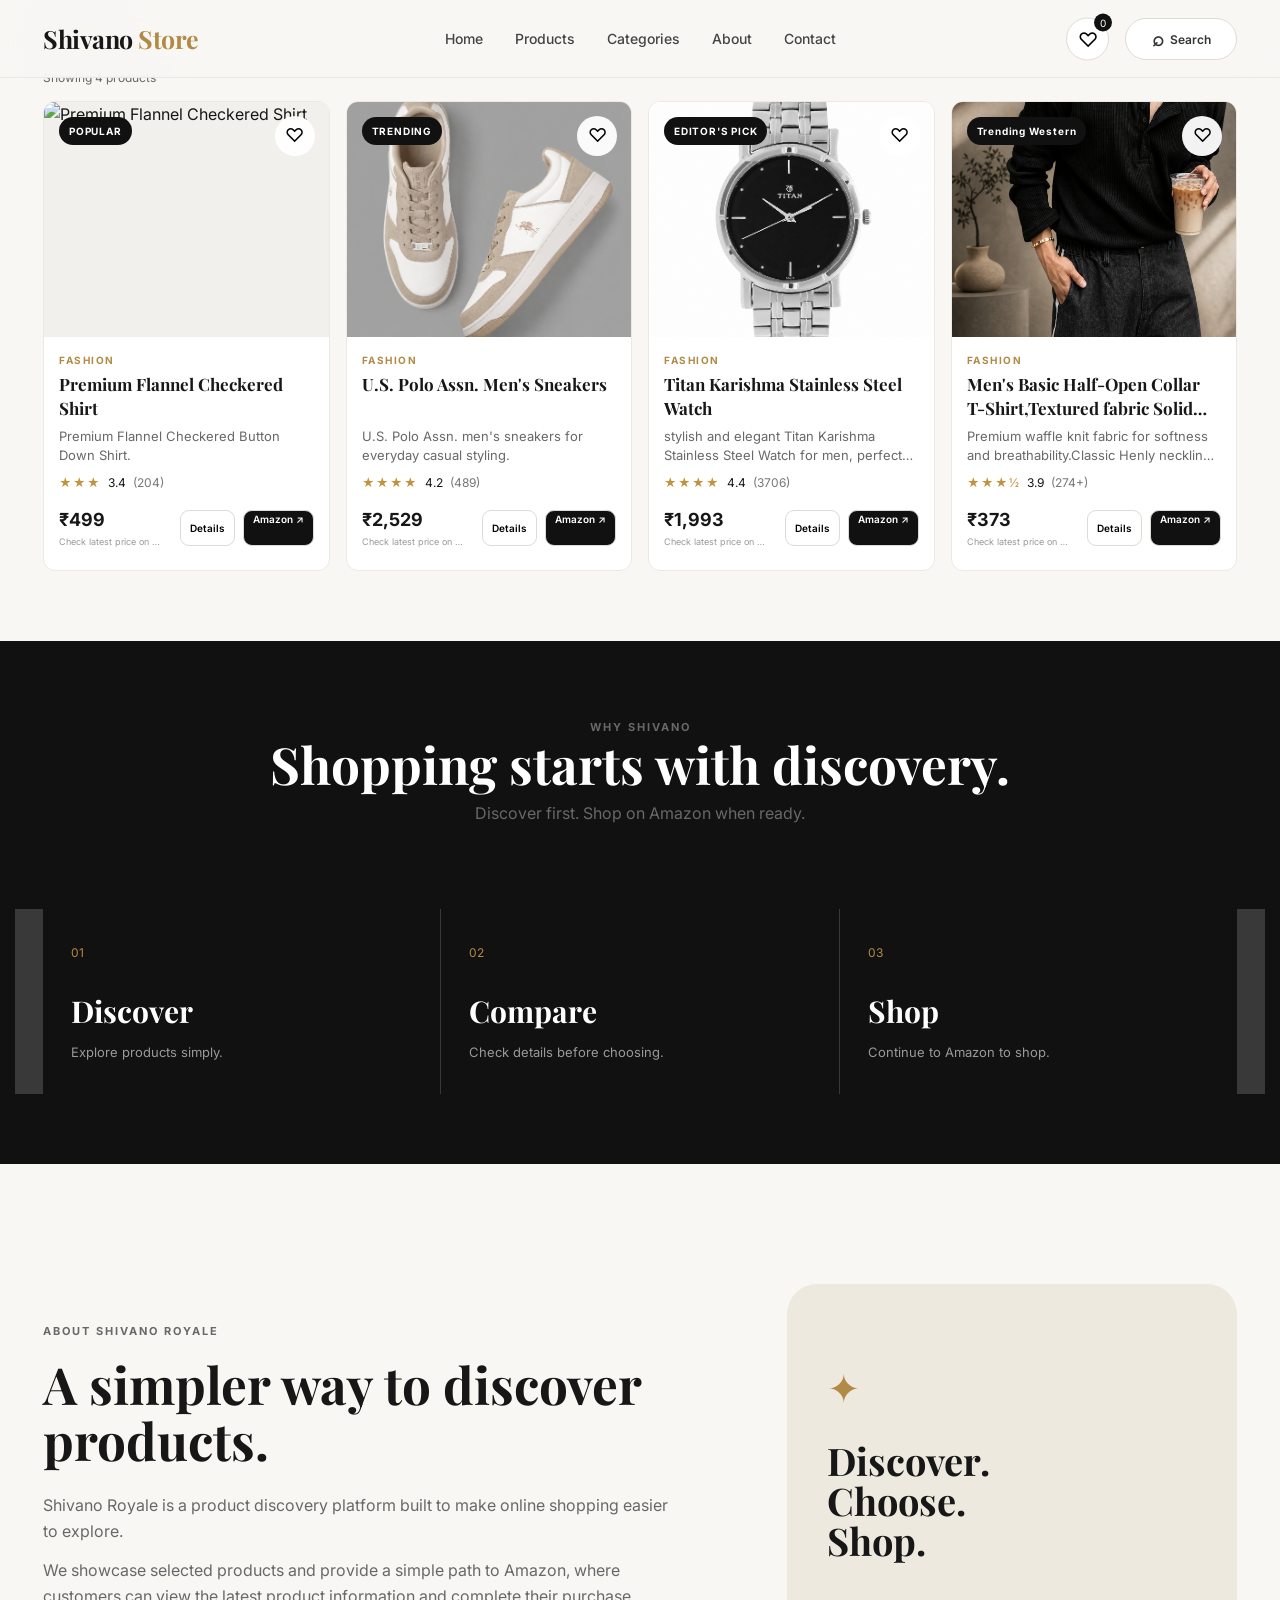
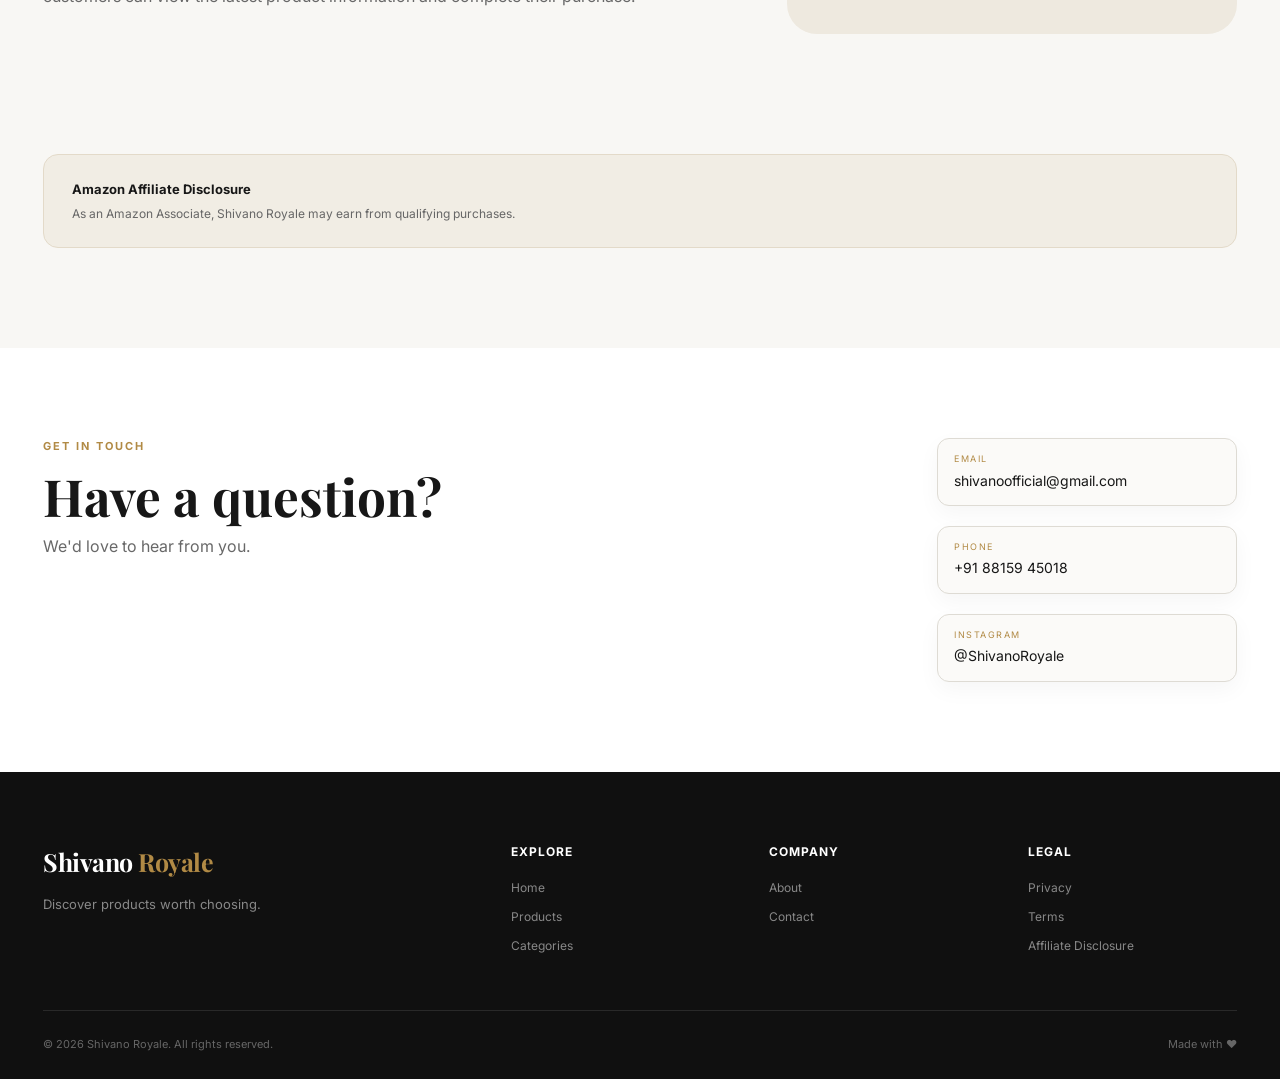
==== commit 79c88544: "update website" ====
--- a/index.html
+++ b/index.html
@@ -165,8 +165,8 @@
 
 
             <div
-                class="results-count"
-                id="resultsCount"
+                class="results-info"
+                id="resultsInfo"
             >
                 
             </div>
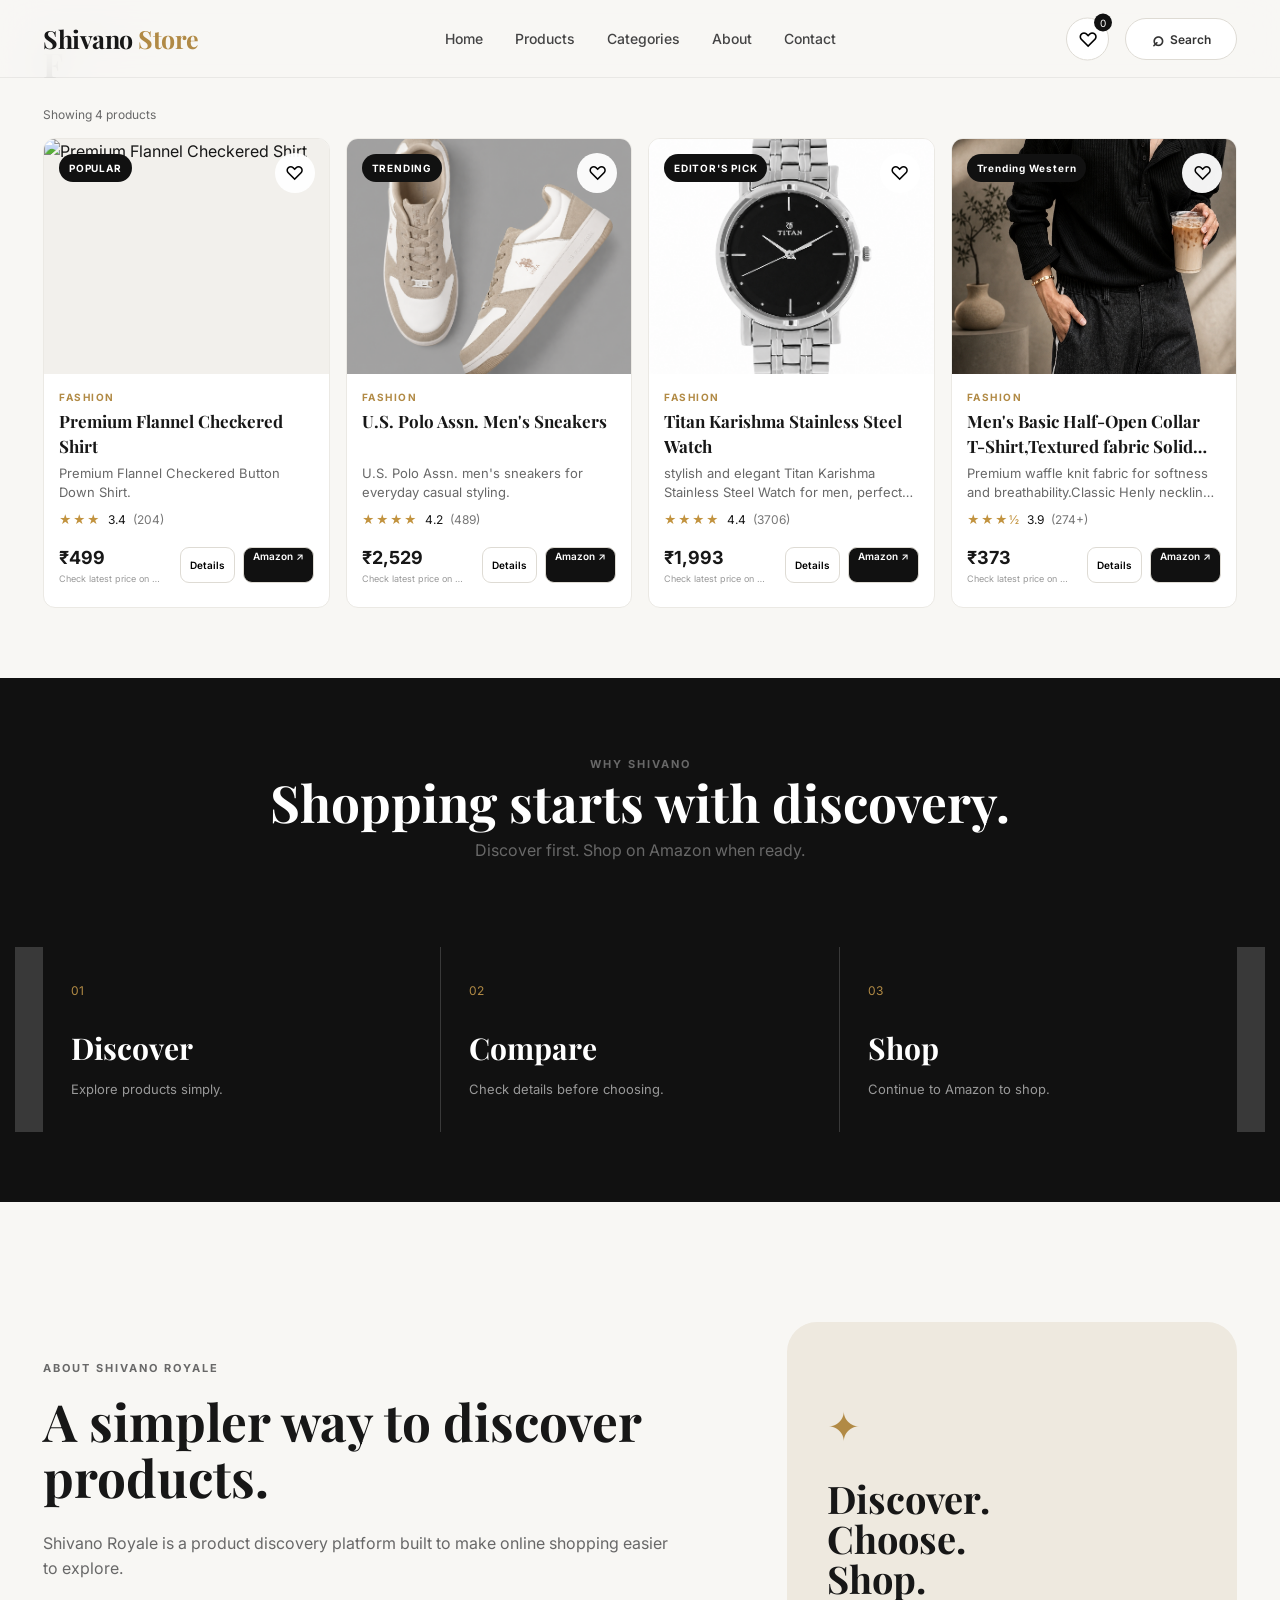
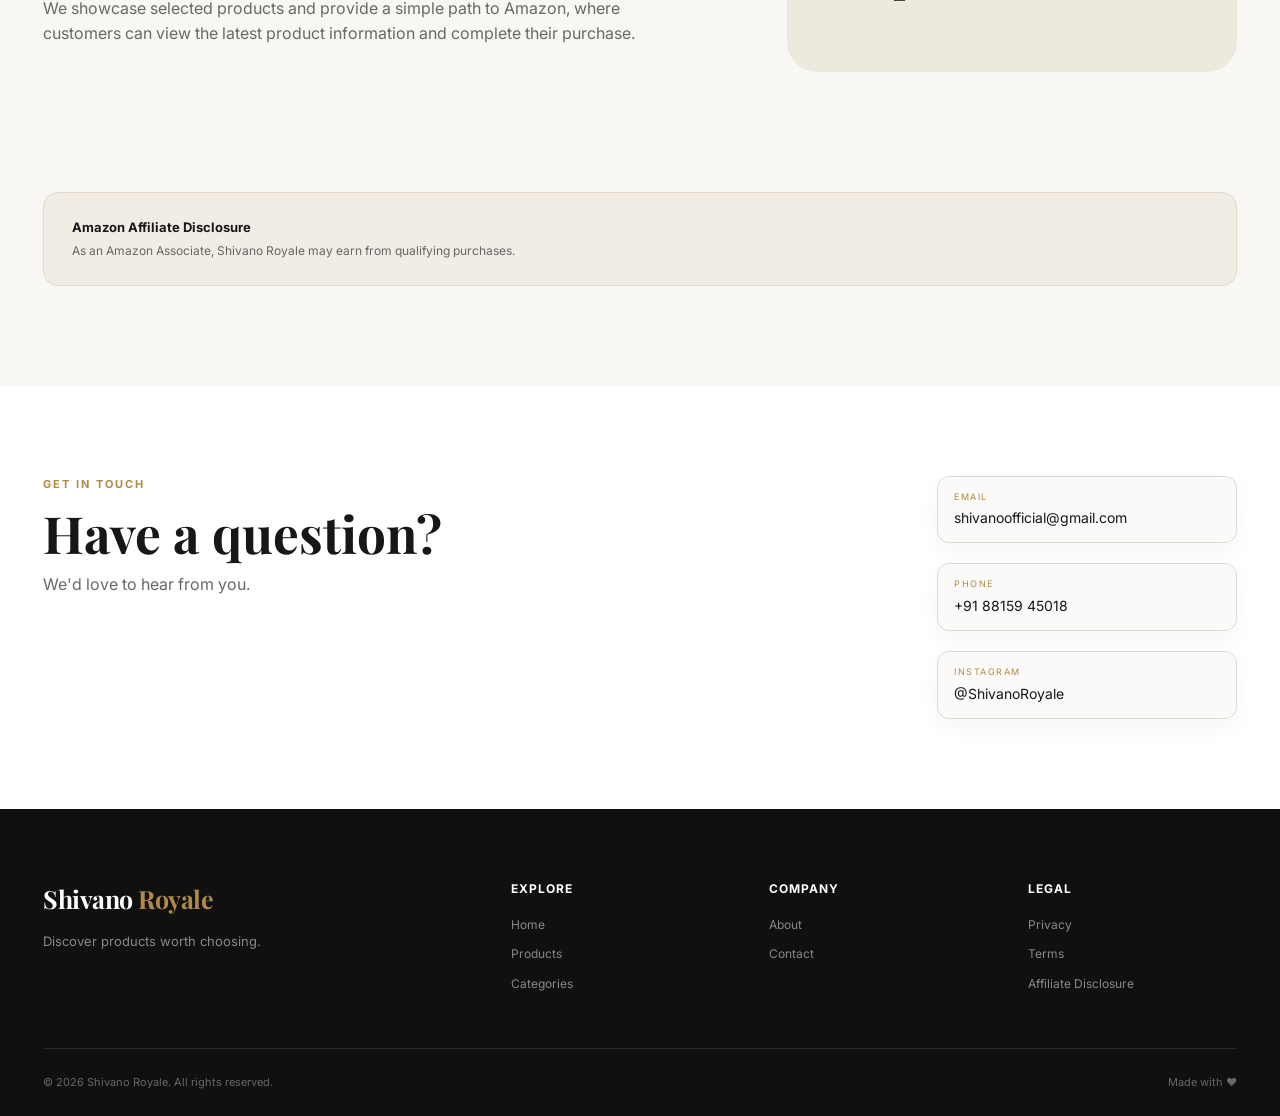
==== commit fed93545: "update website" ====
--- a/index.html
+++ b/index.html
@@ -154,7 +154,7 @@
                     </p>
 
                     <h2>
-                        
+                        F
                     </h2>
 
                 </div>
@@ -168,7 +168,7 @@
                 class="results-info"
                 id="resultsInfo"
             >
-                
+                Showing products
             </div>
 
 
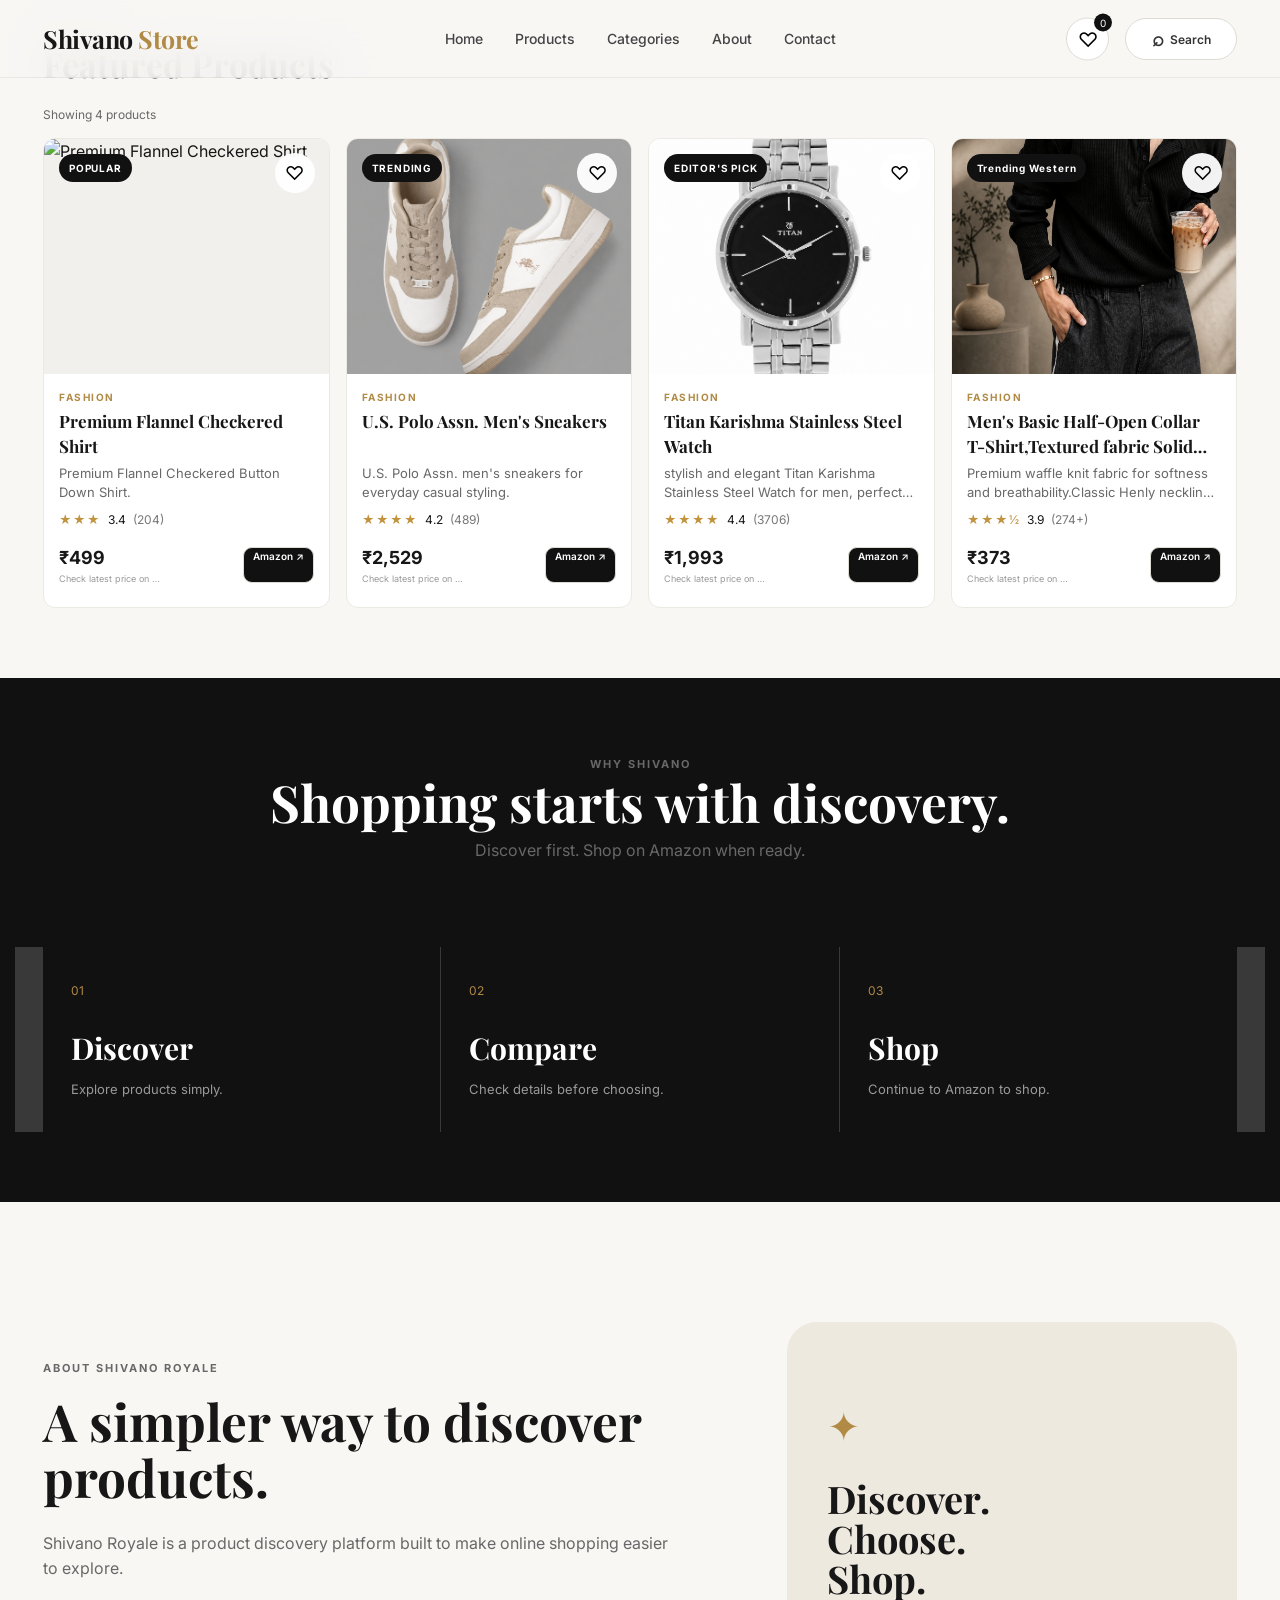
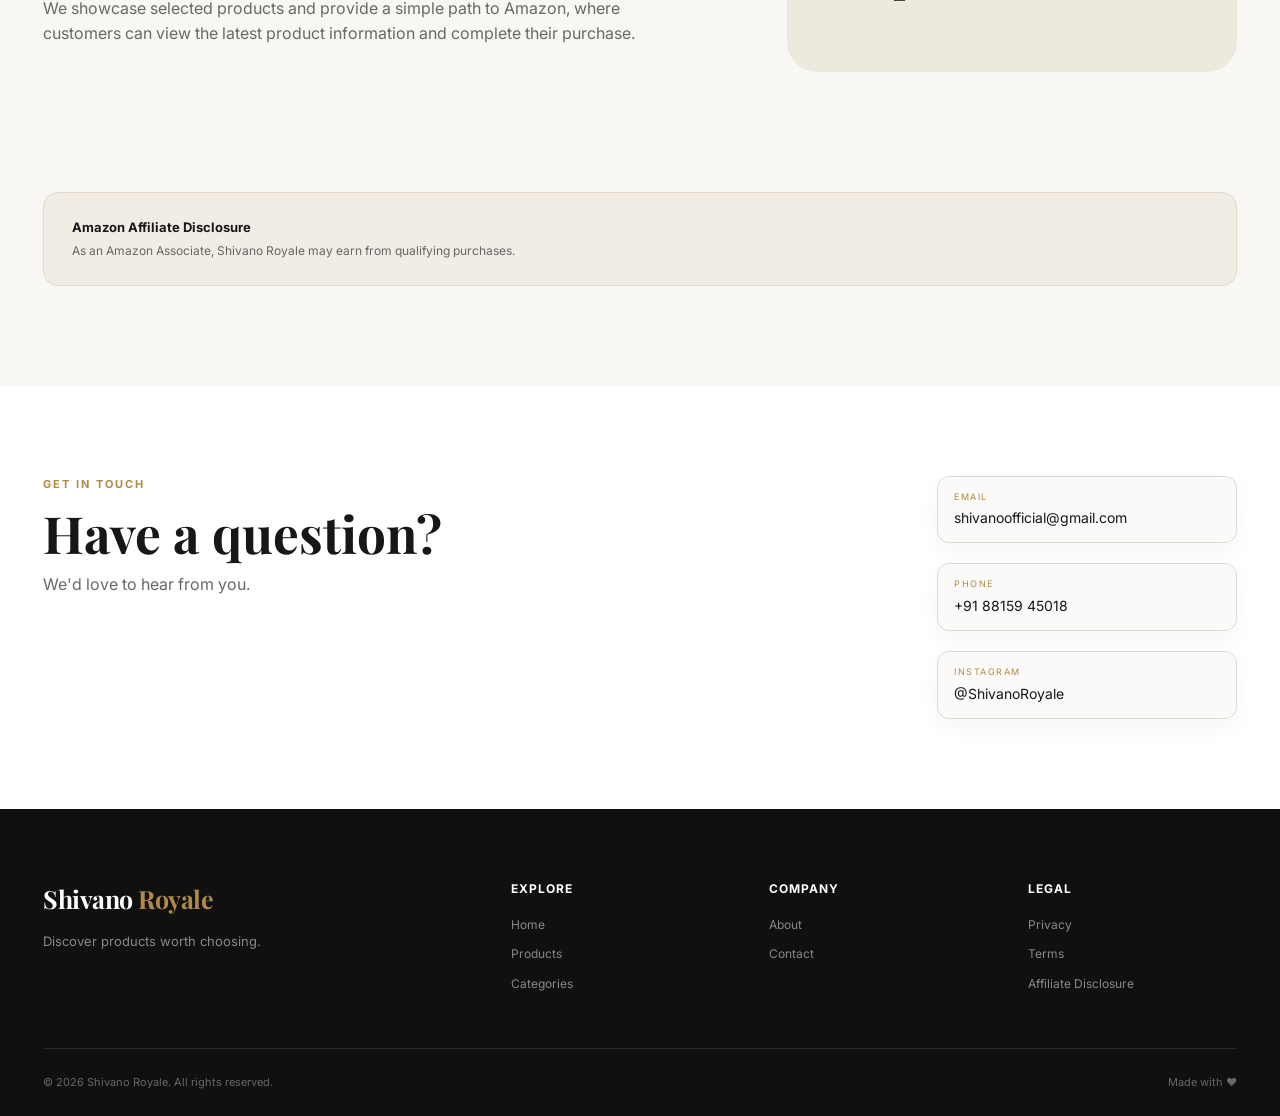
==== commit 34fc050b: "update website" ====
--- a/index.html
+++ b/index.html
@@ -154,7 +154,7 @@
                     </p>
 
                     <h2>
-                        F
+                        Featured Products
                     </h2>
 
                 </div>
--- a/style.css
+++ b/style.css
@@ -3805,4 +3805,27 @@
         padding-top: 20px !important;
     }
 
+}
+
+/* =========================================================
+   FINAL MOBILE HEADER / PRODUCTS FIX
+========================================================= */
+
+@media (max-width: 900px) {
+
+    main {
+        padding-top: 0 !important;
+    }
+
+    #products {
+        padding-top: 20px !important;
+        scroll-margin-top: 0 !important;
+    }
+
+}
+
+@media (max-width: 600px) {
+    #productGrid {
+        padding-top: 10px !important;
+    }
 }
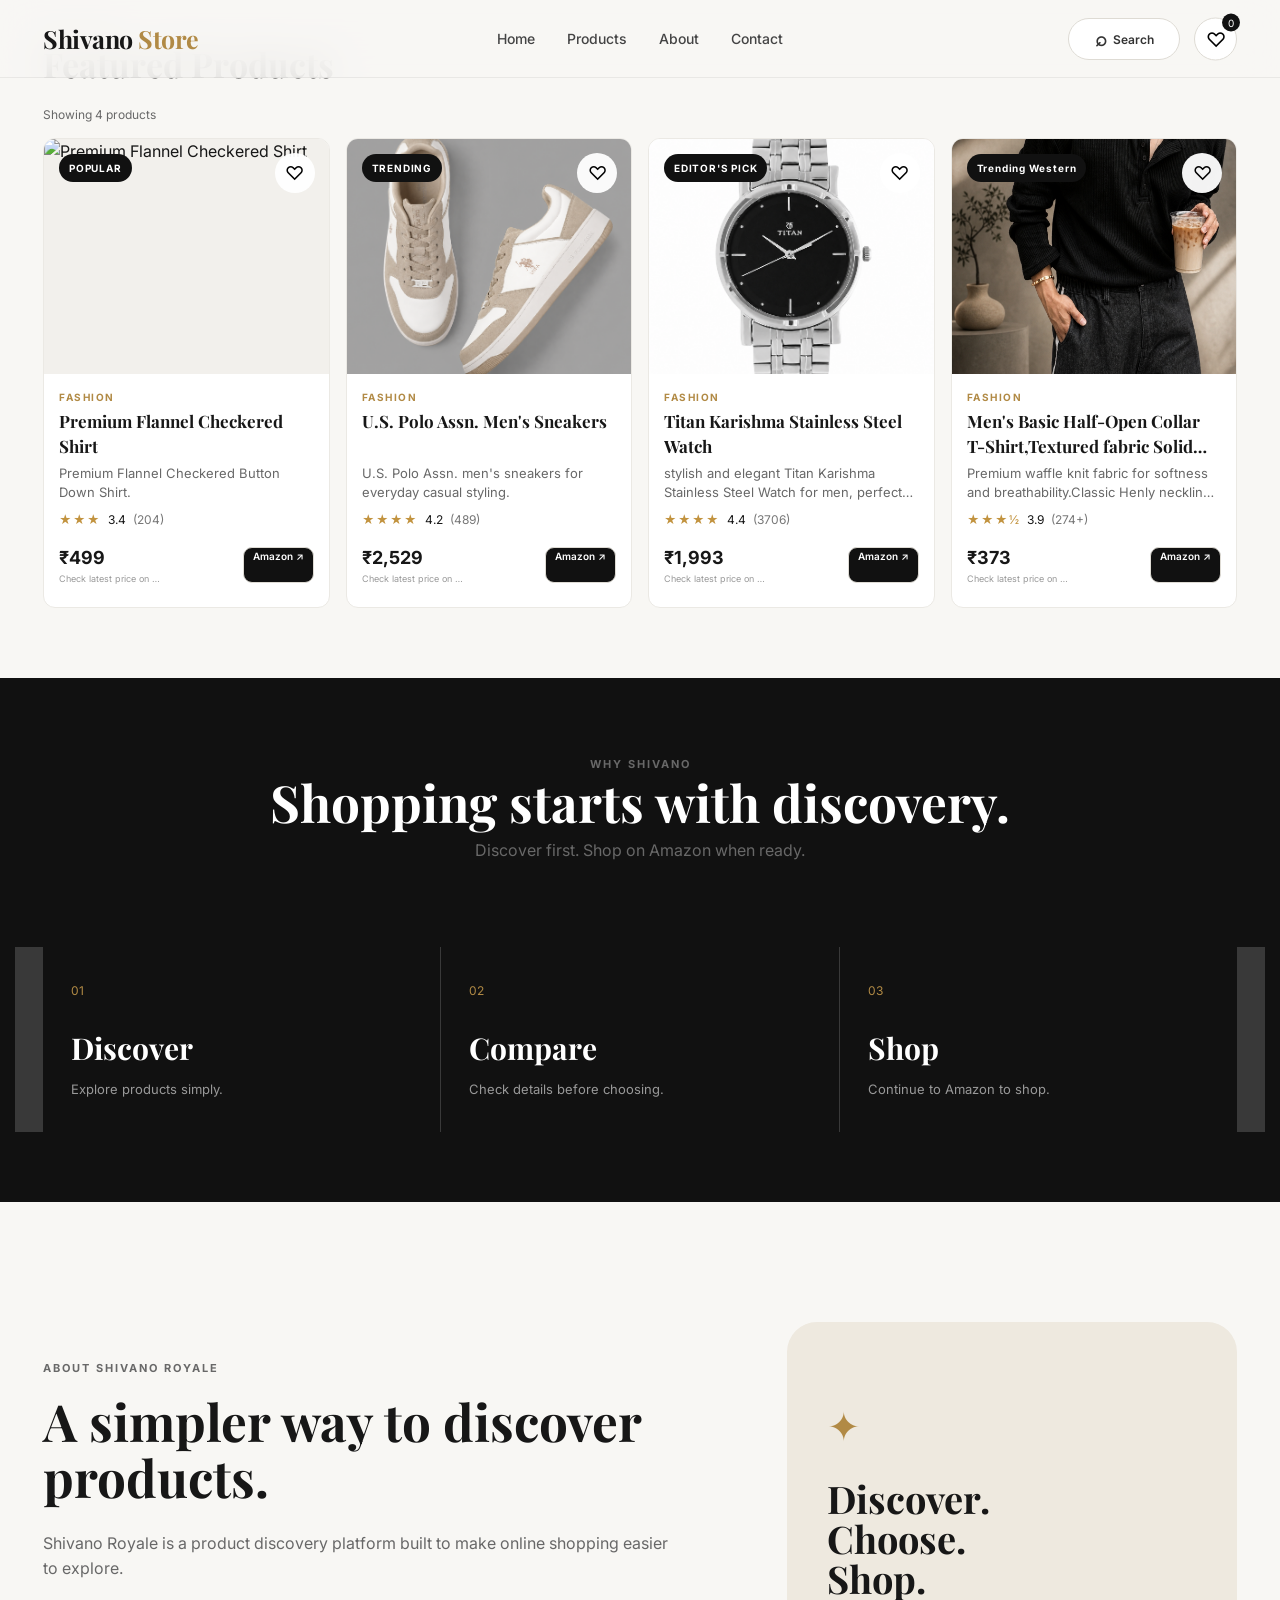
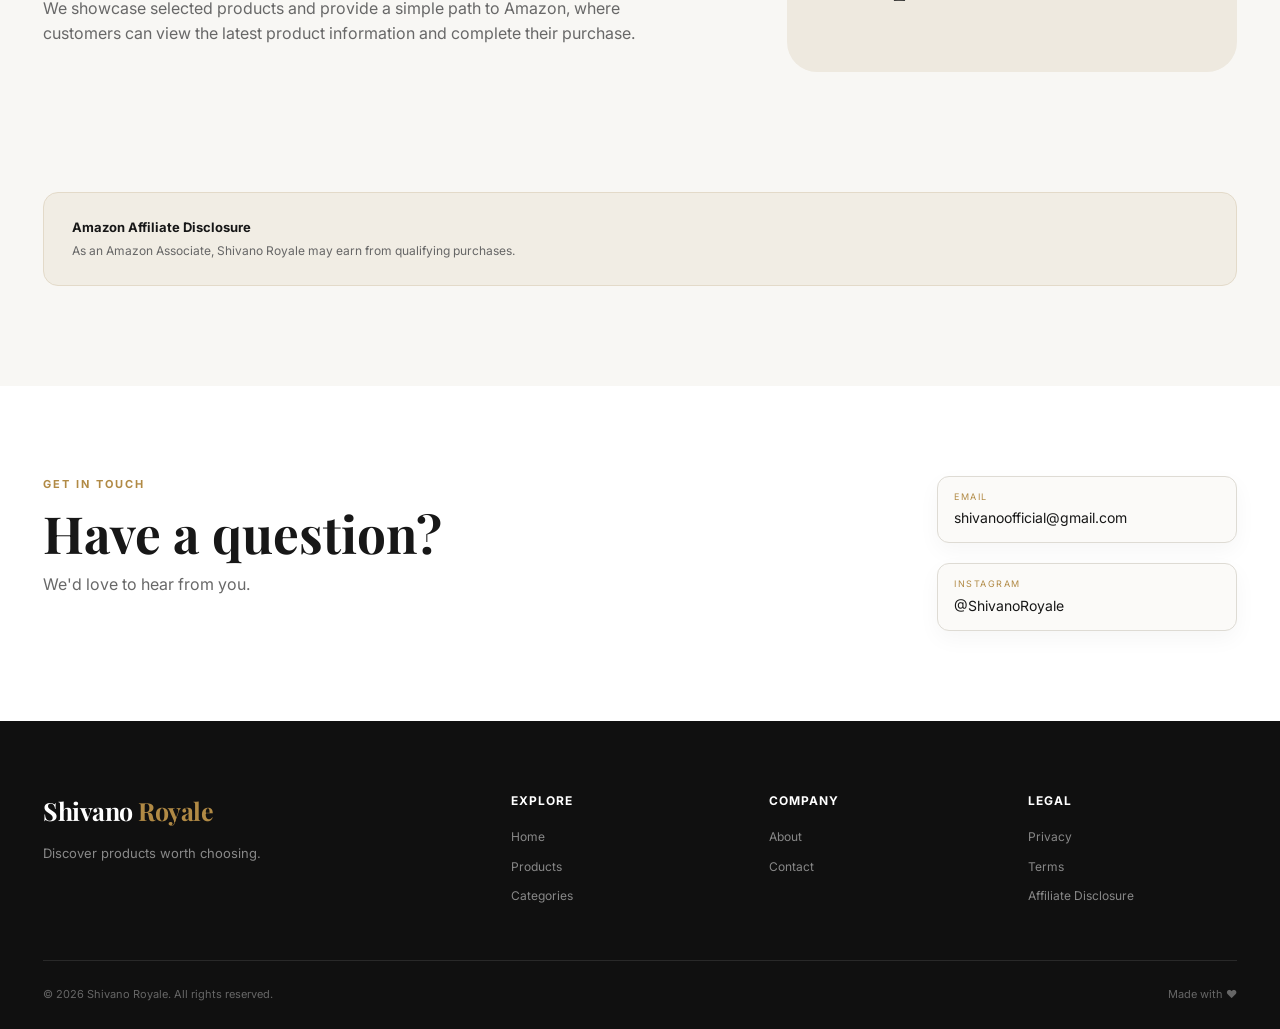
==== commit 3993256b: "update website" ====
--- a/index.html
+++ b/index.html
@@ -51,7 +51,7 @@
 </head>
 
 
-<body>
+<body class="home-page">
 
 
     <!-- =========================
@@ -111,7 +111,6 @@
             >
                 <a href="#home">Home</a>
                 <a href="#products">Products</a>
-                <a href="#categories">Categories</a>
                 <a href="#about">About</a>
                 <a href="#contact">Contact</a>
             </div>
@@ -410,11 +409,6 @@
                     shivanoofficial@gmail.com
                 </a>
 
-                <a href="tel:+918815945018">
-                    <span>Phone</span>
-                    +91 88159 45018
-                </a>
-
                 <a
                     href="https://instagram.com/"
                     target="_blank"
@@ -483,7 +477,7 @@
                 </p>
 
                 <h2>
-                    Your Wishlist
+                    Liked Products
                 </h2>
 
             </div>
--- a/style.css
+++ b/style.css
@@ -48,7 +48,7 @@
 
 :root {
     --black: #111111;
-    --dark: #1b1b1b;
+    --dark: #111111;
     --cream: #f8f7f4;
     --white: #ffffff;
     --gold: #b18a45;
@@ -3599,7 +3599,7 @@
     .navbar .wishlist-nav {
         position: absolute !important;
 
-        right: 156px !important;
+        right: 28px !important;
         top: 50% !important;
 
         transform: translateY(-50%) !important;
@@ -3619,7 +3619,7 @@
     .navbar .header-search-trigger {
         position: absolute !important;
 
-        right: 28px !important;
+        right: 85px !important;
         top: 50% !important;
 
         transform: translateY(-50%) !important;
@@ -3828,4 +3828,355 @@
     #productGrid {
         padding-top: 10px !important;
     }
+}
+
+/* =========================================================
+   FINAL REQUESTED CHANGES
+========================================================= */
+
+
+/* =========================================================
+   FINAL PC HOME HEADER
+   Search aur Wishlist ki position swap
+========================================================= */
+
+@media (min-width: 901px) {
+
+    .home-page .navbar .header-search-trigger,
+    .home-page .navbar .header-search-panel {
+        grid-column: 3 !important;
+    }
+
+    .home-page .navbar .wishlist-nav {
+        grid-column: 4 !important;
+    }
+
+
+    /* =====================================================
+       PRODUCT PAGE
+       PC par extra circular search button hide
+       ===================================================== */
+
+    body:not(.home-page) #productSearchButton {
+        display: none !important;
+    }
+
+}
+
+
+/* =========================================================
+   MOBILE MENU
+   Menu options proper buttons ki tarah
+========================================================= */
+
+@media (max-width: 900px) {
+
+    .nav-links {
+        padding: 12px 18px !important;
+        gap: 8px !important;
+    }
+
+
+    .nav-links a {
+
+        width: 100%;
+
+        min-height: 44px;
+
+        padding: 0 14px;
+
+        display: flex;
+
+        align-items: center;
+
+        border: 1px solid var(--border);
+
+        border-radius: 10px;
+
+        background: #fff;
+
+        color: #333;
+
+        font-size: 13px;
+
+        font-weight: 600;
+
+    }
+
+
+    .nav-links a:hover,
+    .nav-links a:focus-visible {
+
+        color: var(--black);
+
+        border-color: var(--gold);
+
+        background: #fbfaf8;
+
+    }
+
+
+    /* =====================================================
+       PRODUCT PAGE HOME + BACK BUTTONS
+       ===================================================== */
+
+    .product-top-actions {
+
+        display: flex;
+
+        align-items: center;
+
+        gap: 8px;
+
+        flex-wrap: wrap;
+
+    }
+
+
+    .product-home-btn {
+
+        min-height: 40px;
+
+        padding: 0 14px;
+
+        display: inline-flex;
+
+        align-items: center;
+
+        justify-content: center;
+
+        border: 1px solid var(--border);
+
+        border-radius: 9px;
+
+        background: #fff;
+
+        color: #333;
+
+        font-size: 13px;
+
+        font-weight: 600;
+
+    }
+
+
+    .product-home-btn:hover,
+    .product-home-btn:focus-visible {
+
+        color: var(--black);
+
+        border-color: var(--gold);
+
+    }
+
+}
+
+
+/* =========================================================
+   PC PRODUCT PAGE HOME BUTTON
+========================================================= */
+
+@media (min-width: 901px) {
+
+    .product-top-actions {
+
+        display: flex;
+
+        align-items: center;
+
+        gap: 10px;
+
+    }
+
+
+    .product-home-btn {
+
+        min-height: 40px;
+
+        padding: 0 14px;
+
+        display: inline-flex;
+
+        align-items: center;
+
+        justify-content: center;
+
+        border: 1px solid var(--border);
+
+        border-radius: 9px;
+
+        background: #fff;
+
+        color: #333;
+
+        font-size: 13px;
+
+        font-weight: 600;
+
+    }
+
+
+    .product-home-btn:hover,
+    .product-home-btn:focus-visible {
+
+        color: var(--black);
+
+        border-color: var(--gold);
+
+        transform: translateY(-1px);
+
+    }
+
+}
+
+
+/* =========================================================
+   ALL CATEGORIES
+   Normal filter button only.
+   Koi dropdown/menu nahi.
+========================================================= */
+
+.category-shortcut[data-category="All"] {
+
+    cursor: pointer;
+
+}
+
+/* =========================================================
+   PC HOME HEADER ORDER
+   Search = Wishlist ke left
+   Wishlist = sabse right
+========================================================= */
+
+@media (min-width: 901px) {
+
+    .home-page .navbar .header-search-trigger,
+    .home-page .navbar .header-search-panel {
+        grid-column: 3 !important;
+        grid-row: 1 !important;
+    }
+
+    .home-page .navbar .wishlist-nav {
+        grid-column: 4 !important;
+        grid-row: 1 !important;
+        justify-self: end !important;
+    }
+
+}
+
+/* =========================================================
+   FIXED WISHLIST
+   Home + Product page: always visible at bottom-right.
+========================================================= */
+
+.floating-wishlist {
+    position: fixed !important;
+    right: 24px !important;
+    bottom: 24px !important;
+    z-index: 5000 !important;
+    width: 52px !important;
+    height: 52px !important;
+    margin: 0 !important;
+    display: grid !important;
+    place-items: center !important;
+    border: 1px solid var(--border) !important;
+    border-radius: 50% !important;
+    background: #fff !important;
+    color: var(--black) !important;
+    font-size: 23px !important;
+    box-shadow: 0 10px 30px rgba(0,0,0,.16) !important;
+    cursor: pointer !important;
+}
+
+.floating-wishlist:hover,
+.floating-wishlist:focus-visible {
+    transform: translateY(-2px);
+    border-color: var(--gold) !important;
+}
+
+.floating-wishlist.saved {
+    color: var(--gold) !important;
+    border-color: var(--gold) !important;
+}
+
+.floating-wishlist #wishlistCount,
+.floating-wishlist #productWishlistCount {
+    top: -5px !important;
+    right: -4px !important;
+}
+
+.product-detail-wishlist-btn {
+    cursor: pointer;
+}
+
+.product-detail-wishlist-btn:hover,
+.product-detail-wishlist-btn:focus-visible {
+    border-color: var(--gold);
+    transform: translateY(-1px);
+}
+
+.product-detail-wishlist-btn.saved,
+.product-detail-wishlist-btn.saved:hover,
+.product-detail-wishlist-btn.saved:focus-visible,
+.product-detail-wishlist-btn.saved:active {
+    background: var(--black) !important;
+    border-color: var(--black) !important;
+    color: #fff !important;
+}
+
+@media (max-width: 600px) {
+    .floating-wishlist {
+        right: 16px !important;
+        bottom: 16px !important;
+        width: 48px !important;
+        height: 48px !important;
+        font-size: 21px !important;
+    }
+}
+
+/* =========================================================
+   PRODUCT PAGE FLOATING WISHLIST
+   HOME PAGE Jaisa Look — PC + PHONE
+   Position unchanged
+========================================================= */
+
+#productWishlistNav.floating-wishlist {
+
+    border-radius: 50% !important;
+
+    display: grid !important;
+    place-items: center !important;
+
+    padding: 0  !important;
+
+    box-sizing: border-box !important;
+}
+
+#productWishlistNav
+#productWishlistCount {
+
+    position: absolute !important;
+
+    top: -5px !important;
+    right: -4px !important;
+
+    min-width: 20px !important;
+    height: 20px !important;
+
+    padding: 0 5px !important;
+
+    display: flex !important;
+    align-items: center !important;
+    justify-content: center !important;
+
+    border-radius: 50% !important;
+
+    background: #111 !important;
+    color: #fff !important;
+
+    font-size: 11px !important;
+    font-weight: 700 !important;
+    line-height: 1 !important;
+
+    box-sizing: border-box !important;
 }
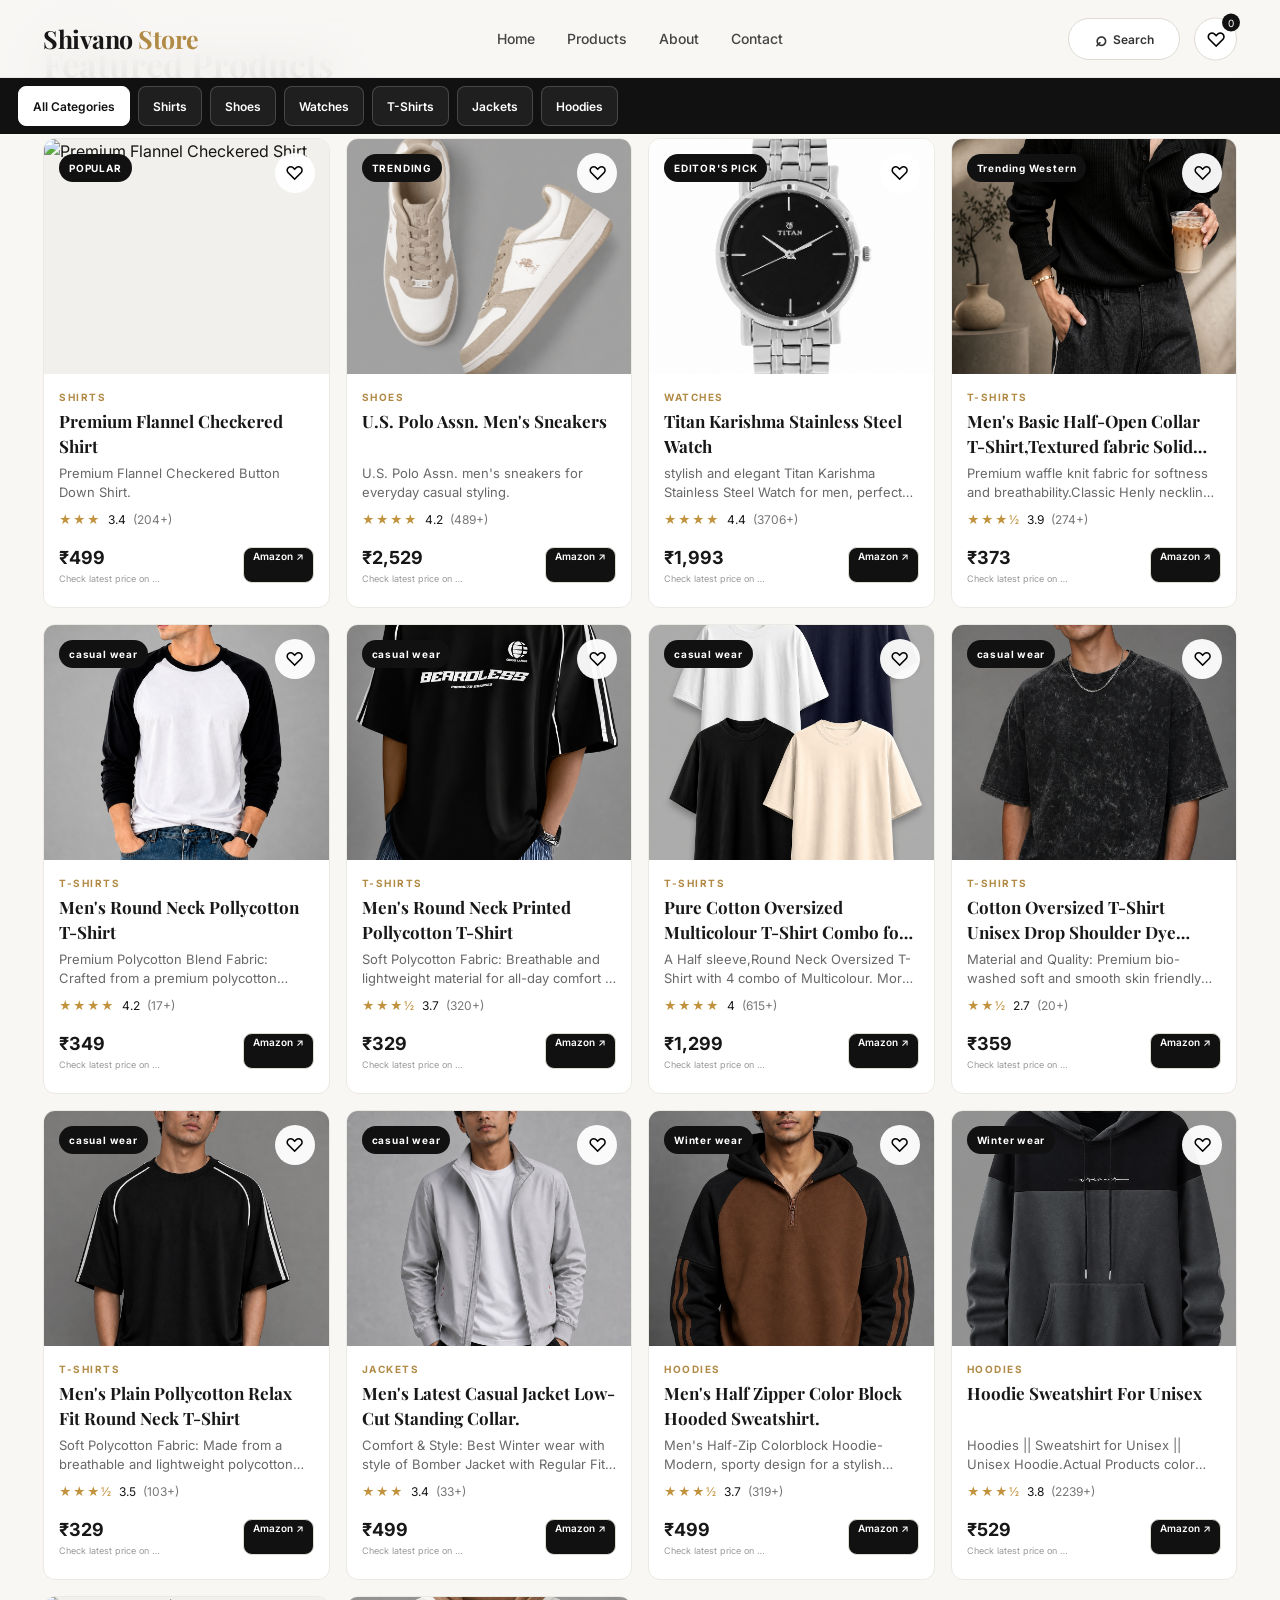
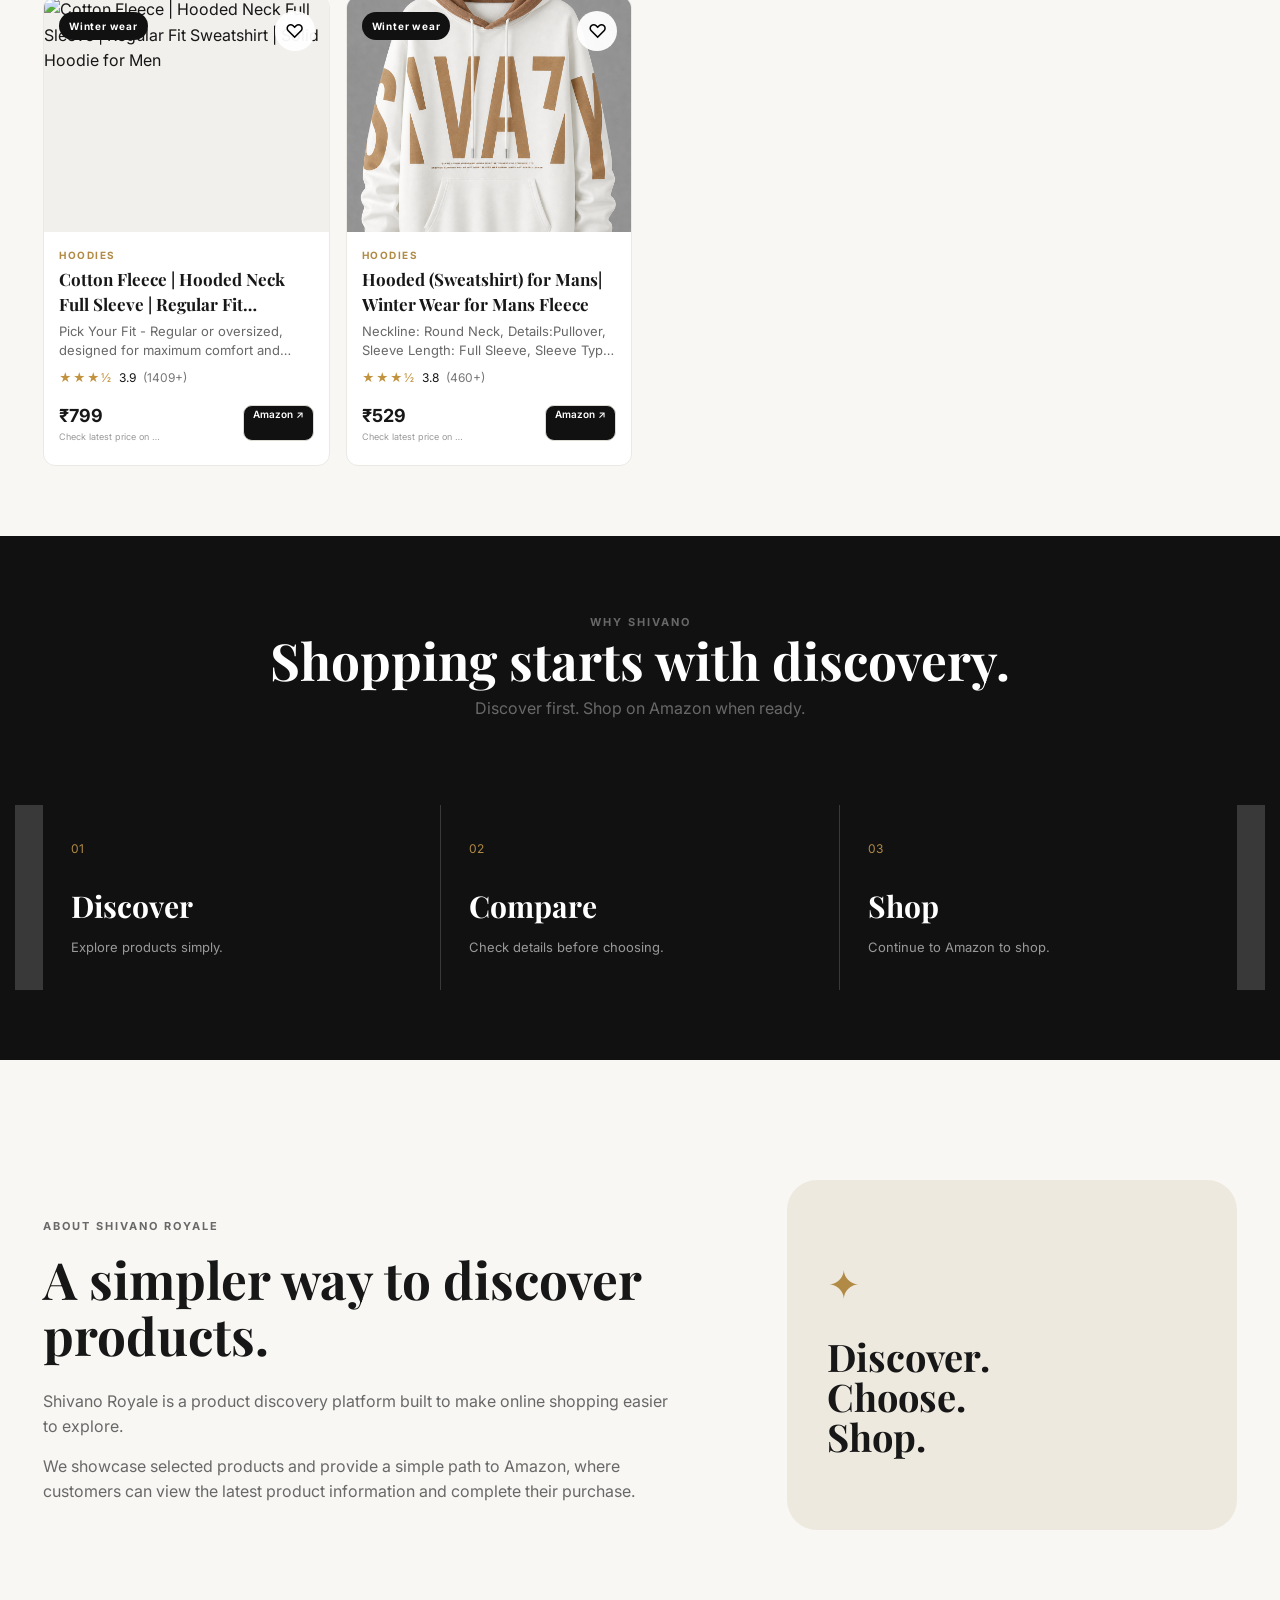
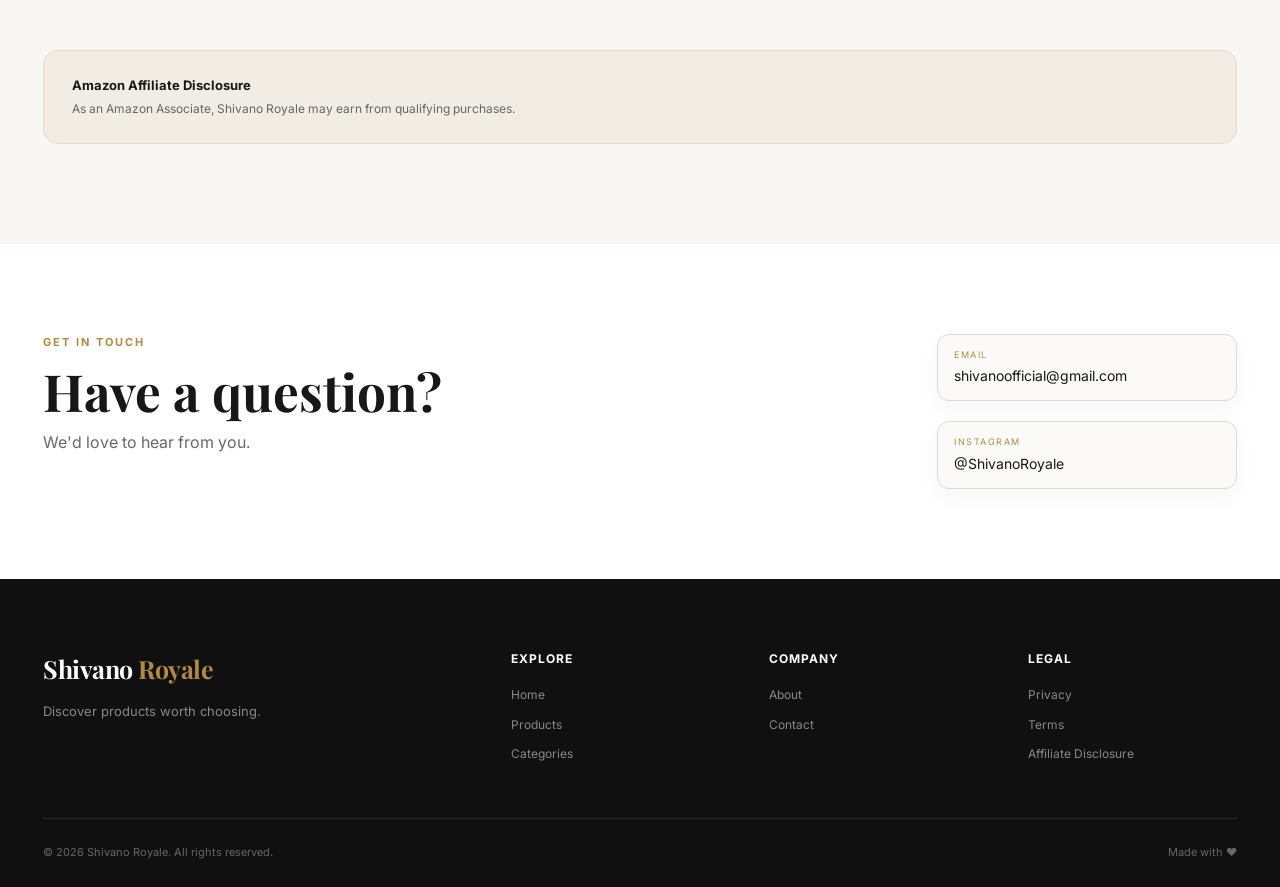
==== commit d580f8b0: "update website" ====
--- a/index.html
+++ b/index.html
@@ -16,10 +16,16 @@
 
     <title>Shivano Store | Discover. Choose. Shop.</title>
 
-    <link
-        rel="stylesheet"
-        href="style.css"
-    >
+<link
+    rel="icon"
+    type="image/png"
+    href="images/shivano-logo.png"
+>
+
+<link
+    rel="stylesheet"
+    href="style.css"
+>
 
     <link
         rel="preconnect"
--- a/style.css
+++ b/style.css
@@ -3655,19 +3655,16 @@
     ========================================= */
 
     .site-header .discovery-bar {
-        display: none !important;
-
-        height: 0 !important;
-        min-height: 0 !important;
-
-        padding: 0 !important;
+        display: grid !important;
+        height: auto !important;
+        min-height: 56px !important;
+        padding: 7px 18px !important;
         margin: 0 !important;
     }
 
-
-    /* Main content header ke just neeche se start */
+    /* Main content header + category bar ke just neeche se start */
     main {
-        padding-top: 78px !important;
+        padding-top: 134px !important;
     }
 
 }
@@ -3686,11 +3683,11 @@
 @media (min-width: 901px) {
 
     main {
-        padding-top: 78px !important;
+        padding-top: 134px !important;
     }
 
     .products-section {
-        scroll-margin-top: 78px;
+        scroll-margin-top: 134px !important;
     }
 
 }
@@ -3704,11 +3701,11 @@
 @media (max-width: 900px) {
 
     main {
-        padding-top: 70px !important;
+        padding-top: 182px !important;
     }
 
     .products-section {
-        scroll-margin-top: 70px;
+        scroll-margin-top: 182px !important;
     }
 
 
@@ -4179,4 +4176,43 @@
     line-height: 1 !important;
 
     box-sizing: border-box !important;
+}
+
+/* FINAL CATEGORY BAR VISIBILITY + HEADER CLEARANCE */
+.site-header .discovery-bar { display: grid !important; visibility: visible !important; height: auto !important; min-height: 56px !important; }
+@media (min-width: 901px) { main { padding-top: 134px !important; } }
+@media (max-width: 900px) { main { padding-top: 182px !important; } }
+
+/* =====================================================
+   MOBILE CATEGORY BAR WIDTH FIX ONLY
+   Do not change category button colors
+===================================================== */
+
+@media (max-width: 900px) {
+
+    .discovery-bar {
+        grid-template-columns: minmax(0, 1fr) !important;
+        grid-template-rows: 42px !important;
+    }
+
+    .category-shortcuts {
+        width: 100% !important;
+        min-width: 0 !important;
+    }
+
+}
+
+
+@media (max-width: 600px) {
+
+    .discovery-bar {
+        grid-template-columns: minmax(0, 1fr) !important;
+        grid-template-rows: 42px !important;
+    }
+
+    .category-shortcuts {
+        width: 100% !important;
+        min-width: 0 !important;
+    }
+
 }
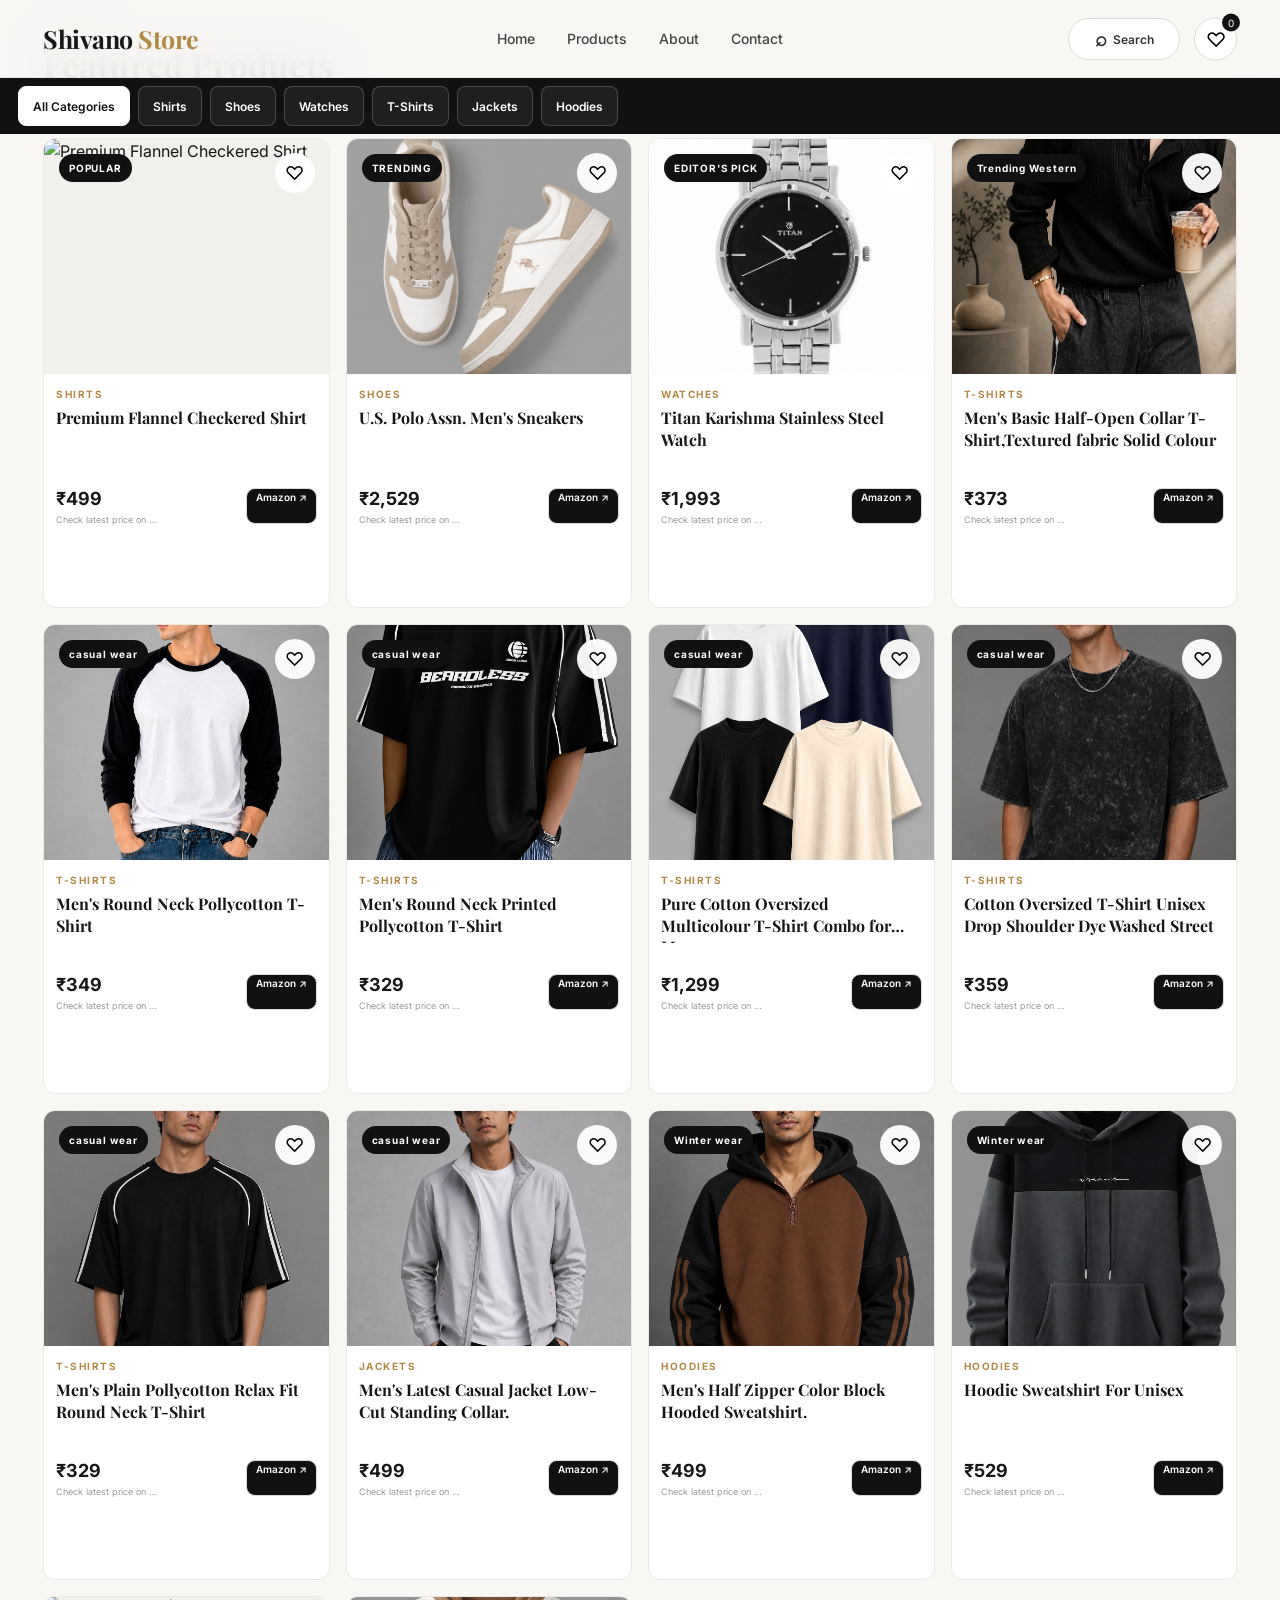
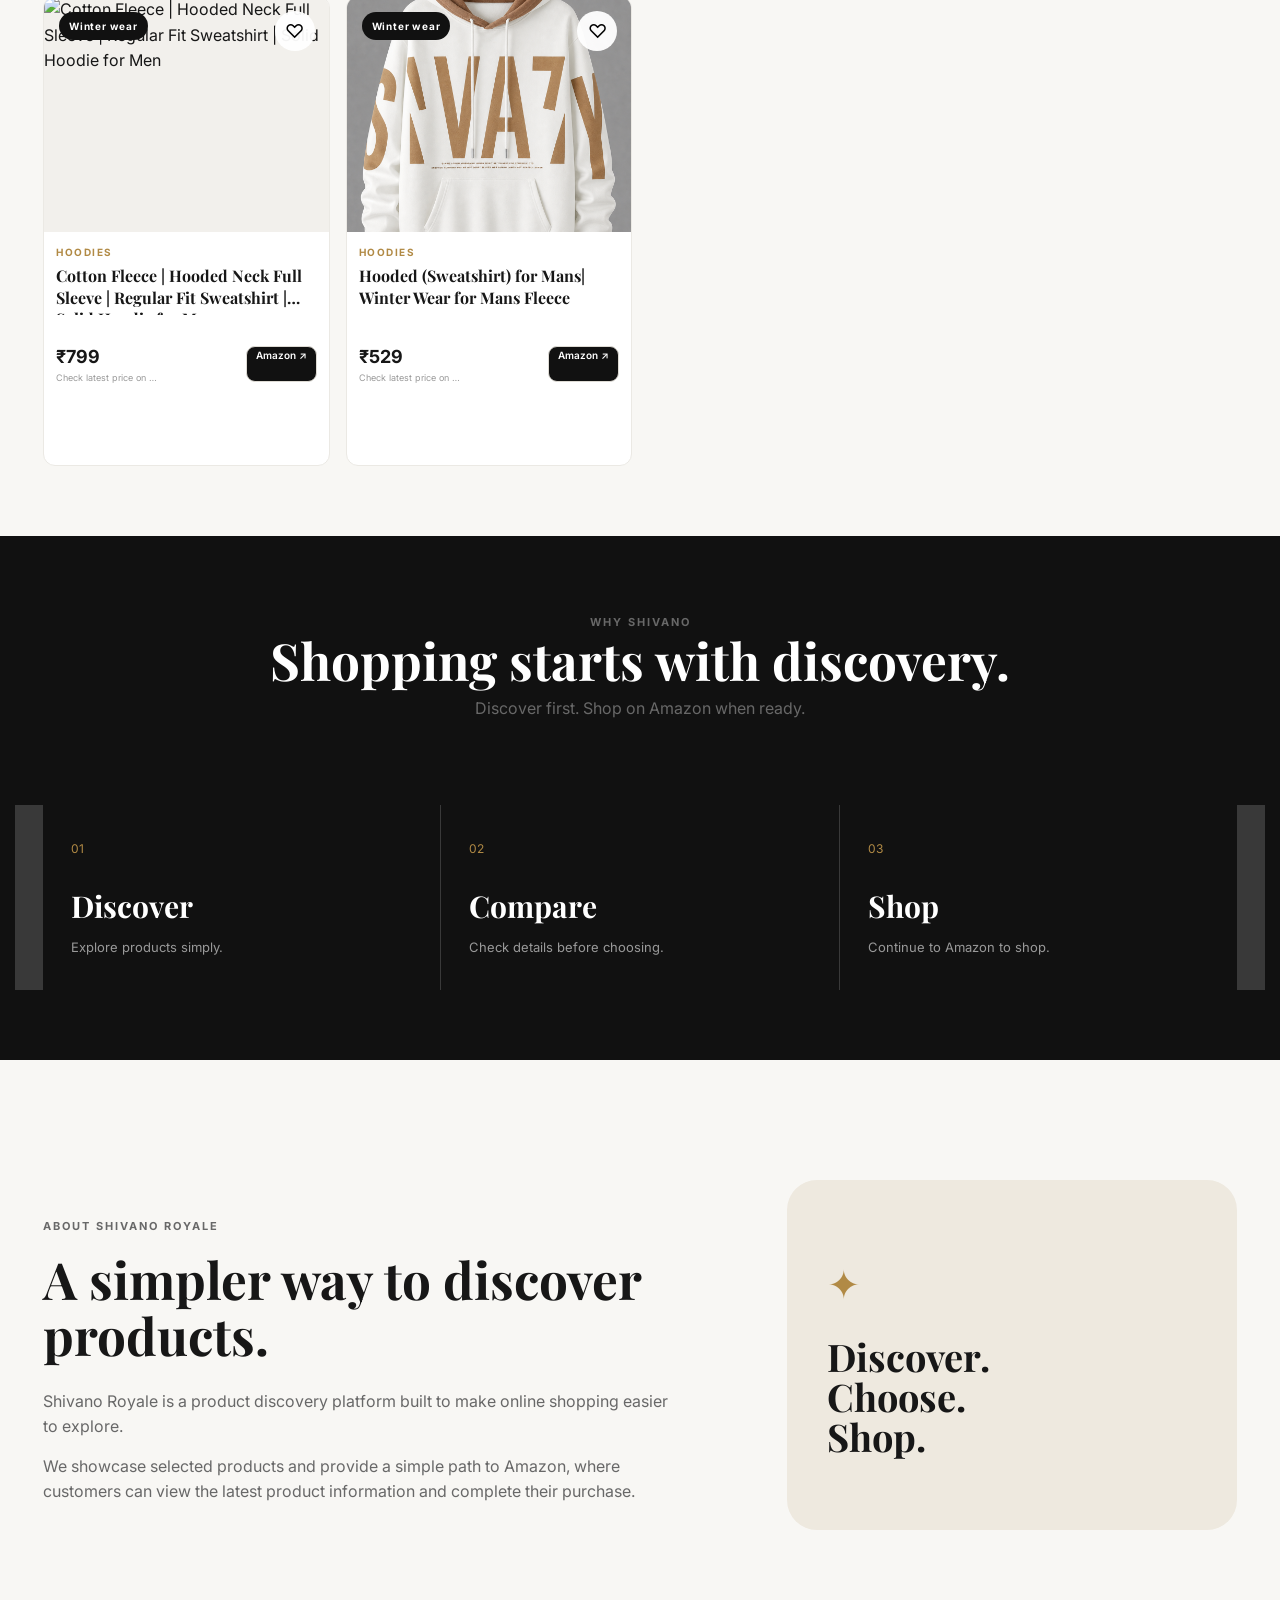
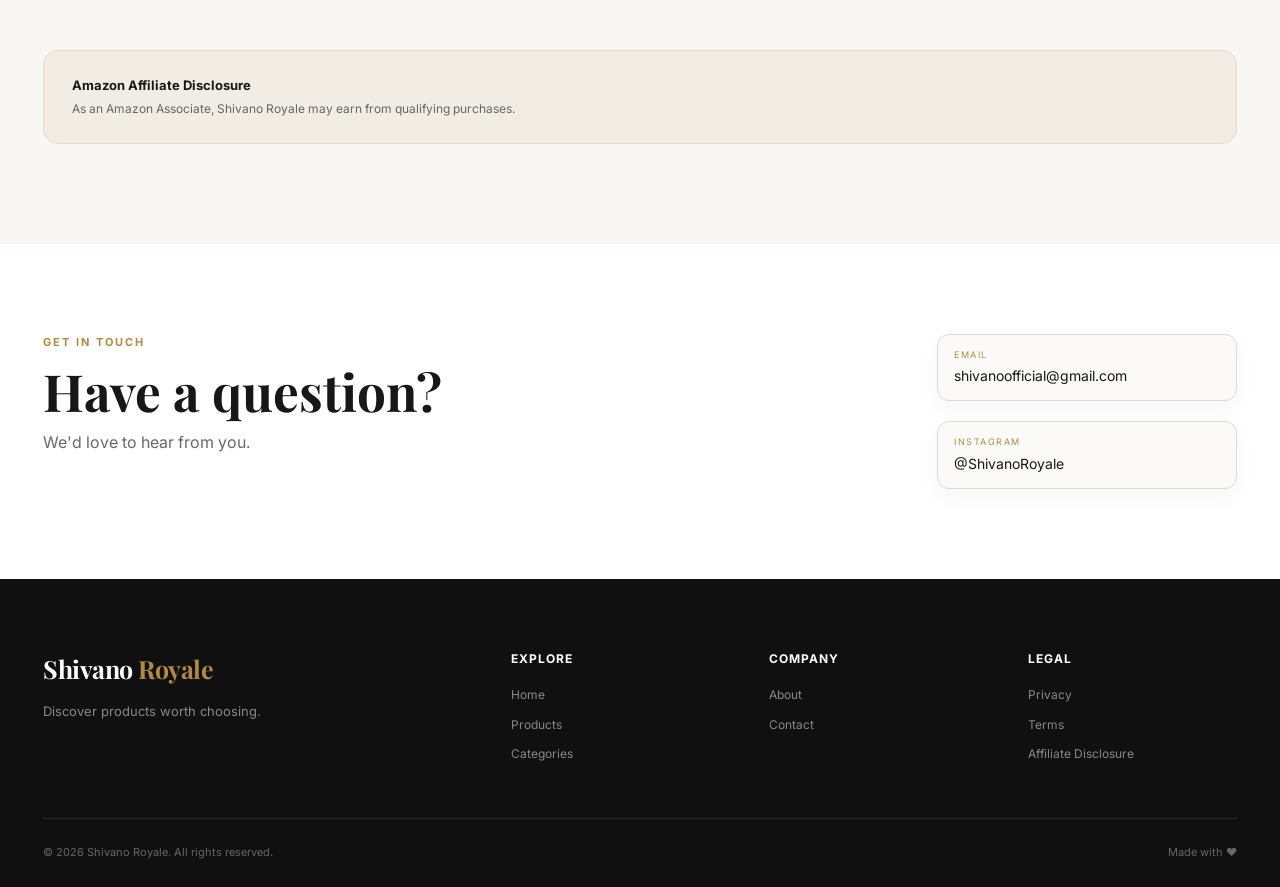
==== commit 3be7b6fd: "Update Shivano Royale website" ====
--- a/index.html
+++ b/index.html
@@ -35,7 +35,6 @@
     <link
         rel="preconnect"
         href="https://fonts.gstatic.com"
-        crossorigin
     >
 
     <link
@@ -170,6 +169,12 @@
 
 
             <div
+                class="collection-browser"
+                id="collectionBrowser"
+                aria-live="polite"
+            ></div>
+
+            <div
                 class="results-info"
                 id="resultsInfo"
             >
--- a/style.css
+++ b/style.css
@@ -598,7 +598,6 @@
 
     gap: 22px;
 }
-
 .product-card {
     position: relative;
 
@@ -1198,8 +1197,7 @@
 
 .modal-product {
     display: grid;
-
-    grid-template-columns: 1fr 1fr;
+        grid-template-columns: 1fr 1fr;
 }
 
 .modal-product-image {
@@ -1795,7 +1793,7 @@
     grid-template-columns: 30px 1fr;
     grid-template-rows: 1fr 1fr;
     column-gap: 8px;
-    align-items: center;
+        align-items: center;
 }
 
 .category-card:hover,
@@ -2395,7 +2393,7 @@
     color: var(--black);
     display: inline-flex;
     align-items: center;
-    justify-content: center;
+        justify-content: center;
     gap: 7px;
     font-size: 12px;
     font-weight: 600;
@@ -2994,8 +2992,7 @@
 
 
     .product-page-wishlist.saved {
-
-        color: var(--gold);
+                color: var(--gold);
 
         border-color: var(--gold);
     }
@@ -3595,8 +3592,7 @@
     /* =========================================
        WISHLIST — SEARCH KE JUST LEFT
     ========================================= */
-
-    .navbar .wishlist-nav {
+        .navbar .wishlist-nav {
         position: absolute !important;
 
         right: 28px !important;
@@ -4194,6 +4190,20 @@
         grid-template-columns: minmax(0, 1fr) !important;
         grid-template-rows: 42px !important;
     }
+        .category-shortcuts {
+        width: 100% !important;
+        min-width: 0 !important;
+    }
+
+}
+
+
+@media (max-width: 600px) {
+
+    .discovery-bar {
+        grid-template-columns: minmax(0, 1fr) !important;
+        grid-template-rows: 42px !important;
+    }
 
     .category-shortcuts {
         width: 100% !important;
@@ -4201,18 +4211,180 @@
     }
 
 }
-
-
+/* FIX: Reduce extra top gap on product pages */
+body:not(.home-page) main {
+    padding-top: 78px !important;
+}
+
+/* SHIVANO: Compact fashion product cards */
+
+/* Hide description only on product cards */
+.product-card .product-description {
+    display: none !important;
+}
+
+/* Compact card information */
+.product-info {
+    padding: 12px;
+}
+
+.product-title {
+    font-size: 16px;
+    line-height: 1.35;
+    margin: 5px 0 8px;
+}
+
+/* Portrait product images */
+.product-image {
+    height: auto;
+    aspect-ratio: 3 / 4;
+}
+
+.product-image img {
+    width: 100%;
+    height: 100%;
+    object-fit: cover;
+}
+
+/* Reduce excess spacing */
+.product-rating {
+    margin-top: 8px;
+}
+
+.product-bottom {
+    margin-top: 12px;
+    gap: 8px;
+    flex-wrap: wrap;
+}
+
+.product-price {
+    font-size: 18px;
+}
+
+/* Tablet and mobile product grid */
+@media (max-width: 768px) {
+    .product-grid {
+        grid-template-columns: repeat(2, minmax(0, 1fr));
+        gap: 12px;
+        padding: 0 12px;
+    }
+
+    .product-info {
+        padding: 10px;
+    }
+
+    .product-title {
+        font-size: 14px;
+    }
+
+    .product-price {
+        font-size: 16px;
+    }
+
+    .product-actions {
+        width: 100%;
+    }
+
+    .amazon-btn {
+        width: 100%;
+        text-align: center;
+    }
+}
+
+
+/* =====================================================
+   CATEGORY COLLECTIONS
+   ===================================================== */
+
+.collection-browser {
+    max-width: 1250px;
+    margin: 0 auto 28px;
+    padding: 0 28px;
+}
+.collection-browser-heading {
+    display: flex;
+    align-items: flex-end;
+    justify-content: space-between;
+    gap: 20px;
+    margin-bottom: 16px;
+}
+.collection-browser-heading h3 {
+    font-family: "Playfair Display", serif;
+    font-size: clamp(22px, 2.5vw, 30px);
+    margin: 0;
+}
+.collection-browser-heading p {
+    color: var(--gray);
+    font-size: 13px;
+    margin-top: 3px;
+}
+.collection-card-list { display: grid; gap: 14px; }
+.collection-card {
+    padding: 20px 22px 22px;
+    background: #fff;
+    border: 1px solid #eeeae3;
+    border-radius: 15px;
+    cursor: pointer;
+    transition: border-color .2s ease, transform .2s ease;
+}
+.collection-card:hover {
+    border-color: var(--gold-light);
+    transform: translateY(-2px);
+}
+.collection-card-top {
+    display: flex;
+    align-items: flex-start;
+    justify-content: space-between;
+    gap: 16px;
+    margin-bottom: 16px;
+}
+.collection-card-top h3 {
+    font-family: "Inter", sans-serif;
+    font-size: clamp(17px, 2vw, 23px);
+    font-weight: 600;
+    line-height: 1.3;
+}
+.collection-card-top p { color: #888; font-size: 13px; margin-top: 3px; }
+.collection-see-all {
+    color: #333;
+    font-size: 13px;
+    text-decoration: underline;
+    text-underline-offset: 3px;
+    white-space: nowrap;
+}
+.collection-card-images {
+    display: grid;
+    grid-template-columns: repeat(4, minmax(0, 1fr));
+    gap: 10px;
+}
+.collection-card-image {
+    height: clamp(125px, 19vw, 220px);
+    overflow: hidden;
+    border-radius: 9px;
+    background: #f3f3f3;
+}
+.collection-card-image img { width: 100%; height: 100%; object-fit: cover; }
+.collection-back-heading {
+    align-items: center;
+    justify-content: flex-start;
+    flex-wrap: wrap;
+    margin-bottom: 20px;
+}
+.collection-back-btn {
+    border: 1px solid var(--border);
+    border-radius: 8px;
+    background: #fff;
+    padding: 9px 13px;
+    color: #333;
+    font-size: 12px;
+    font-weight: 600;
+}
 @media (max-width: 600px) {
-
-    .discovery-bar {
-        grid-template-columns: minmax(0, 1fr) !important;
-        grid-template-rows: 42px !important;
-    }
-
-    .category-shortcuts {
-        width: 100% !important;
-        min-width: 0 !important;
-    }
-
+    .collection-browser { padding: 0 16px; }
+    .collection-card { padding: 15px 13px; border-radius: 12px; }
+    .collection-card-top { margin-bottom: 12px; }
+    .collection-card-top h3 { font-size: 16px; }
+    .collection-card-top p, .collection-see-all { font-size: 11px; }
+    .collection-card-images { gap: 6px; }
+    .collection-card-image { height: 112px; }
 }
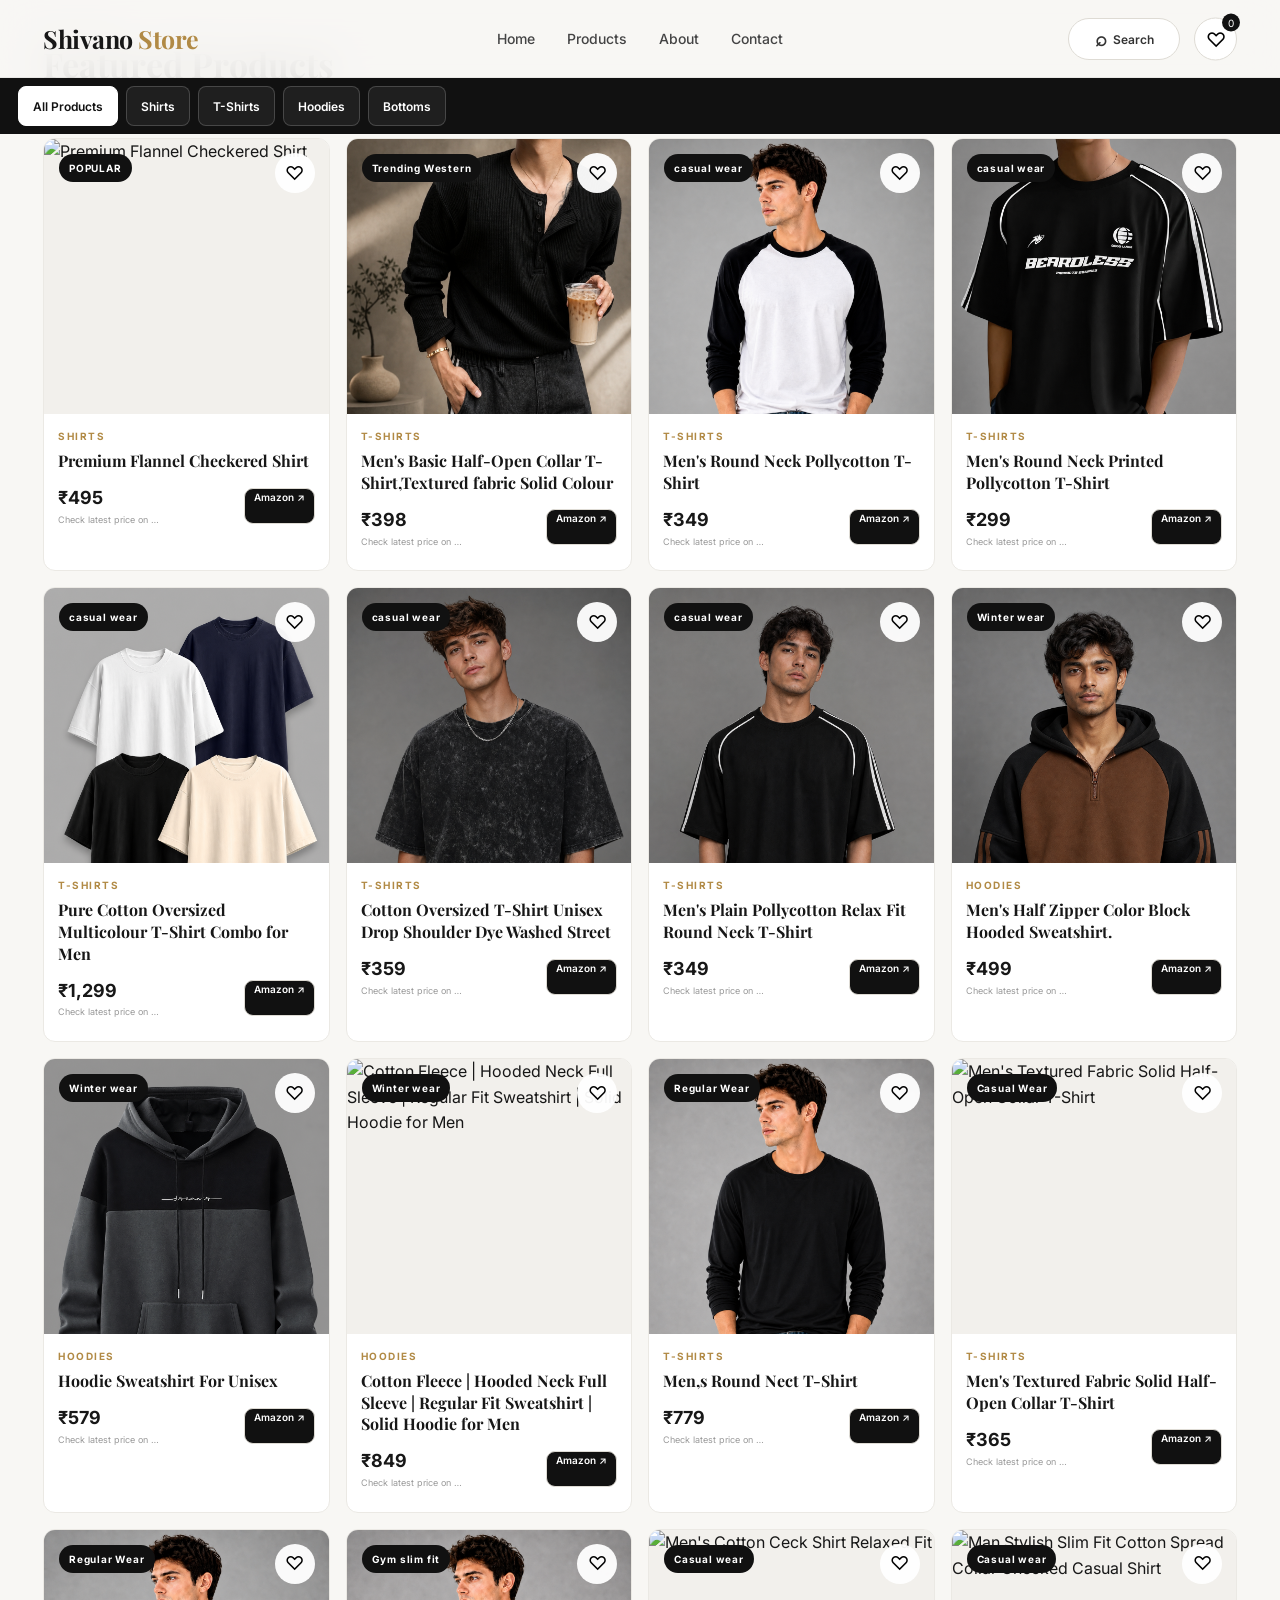
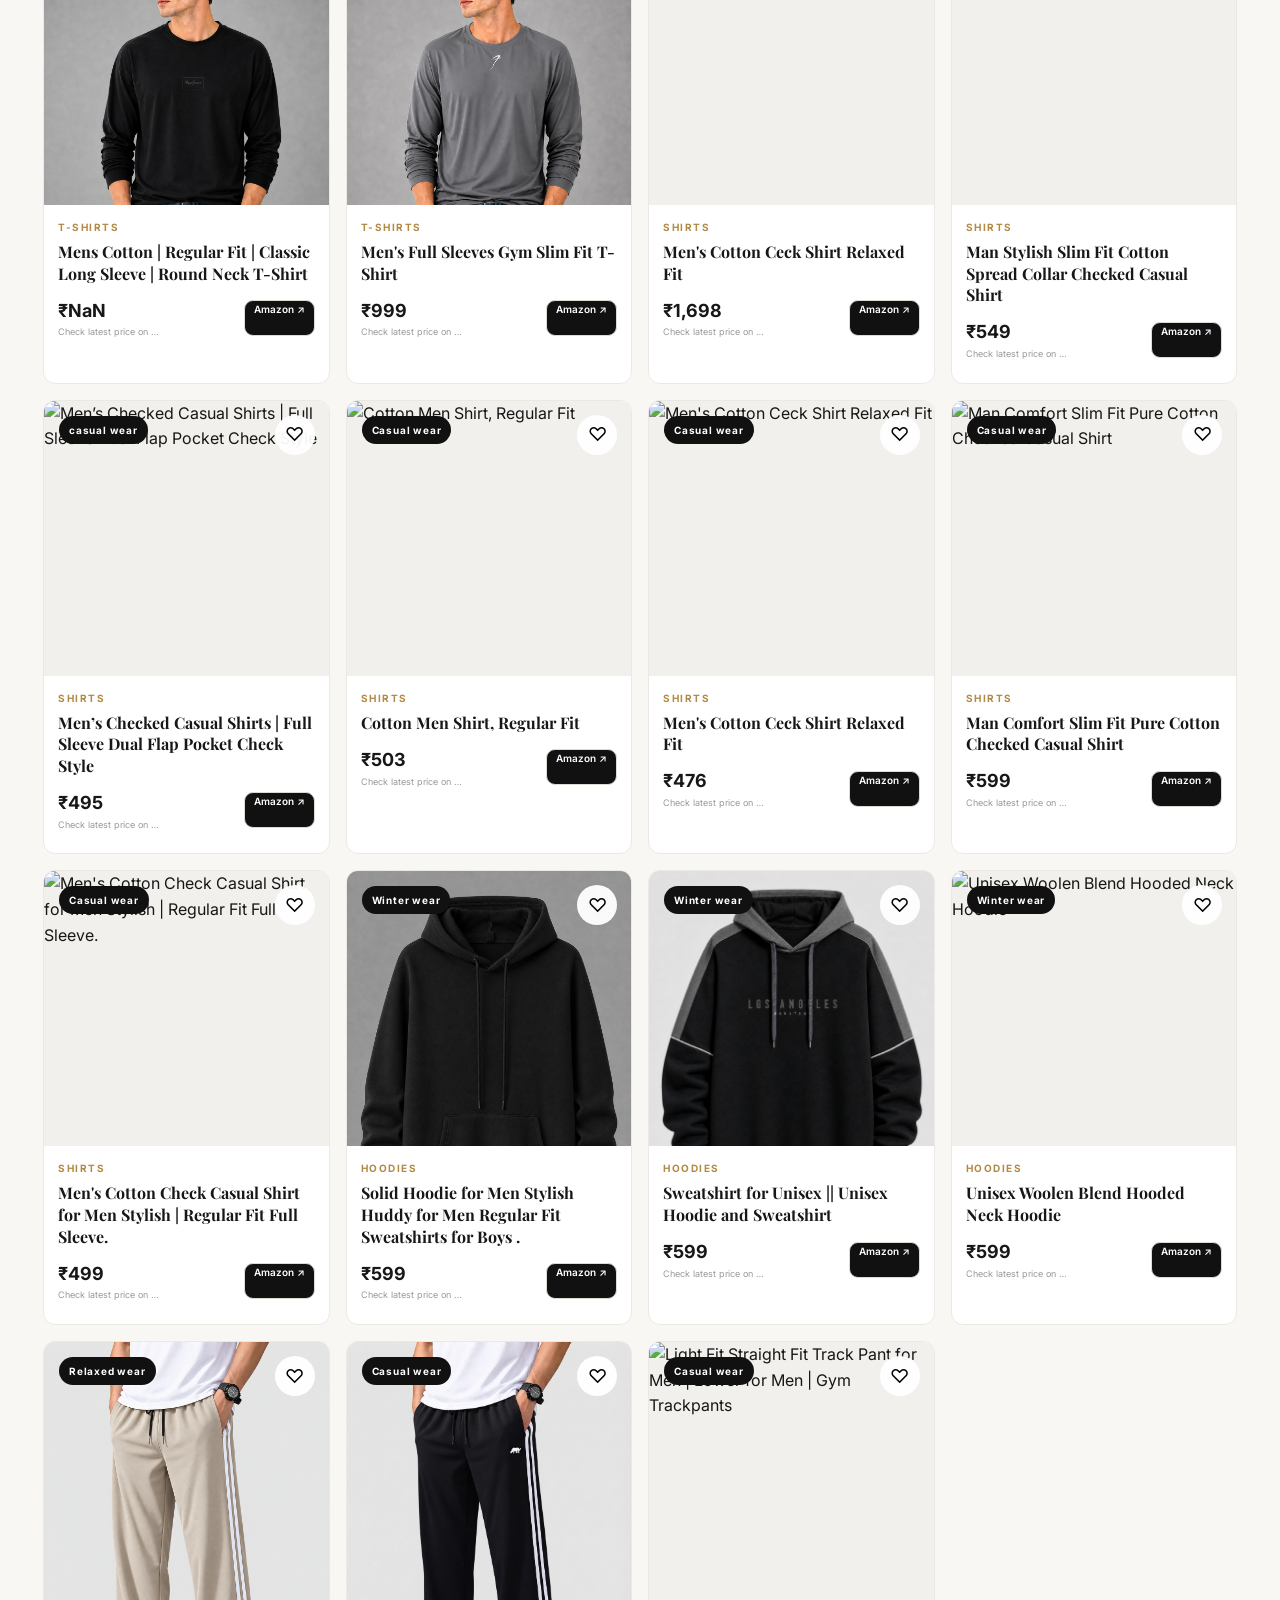
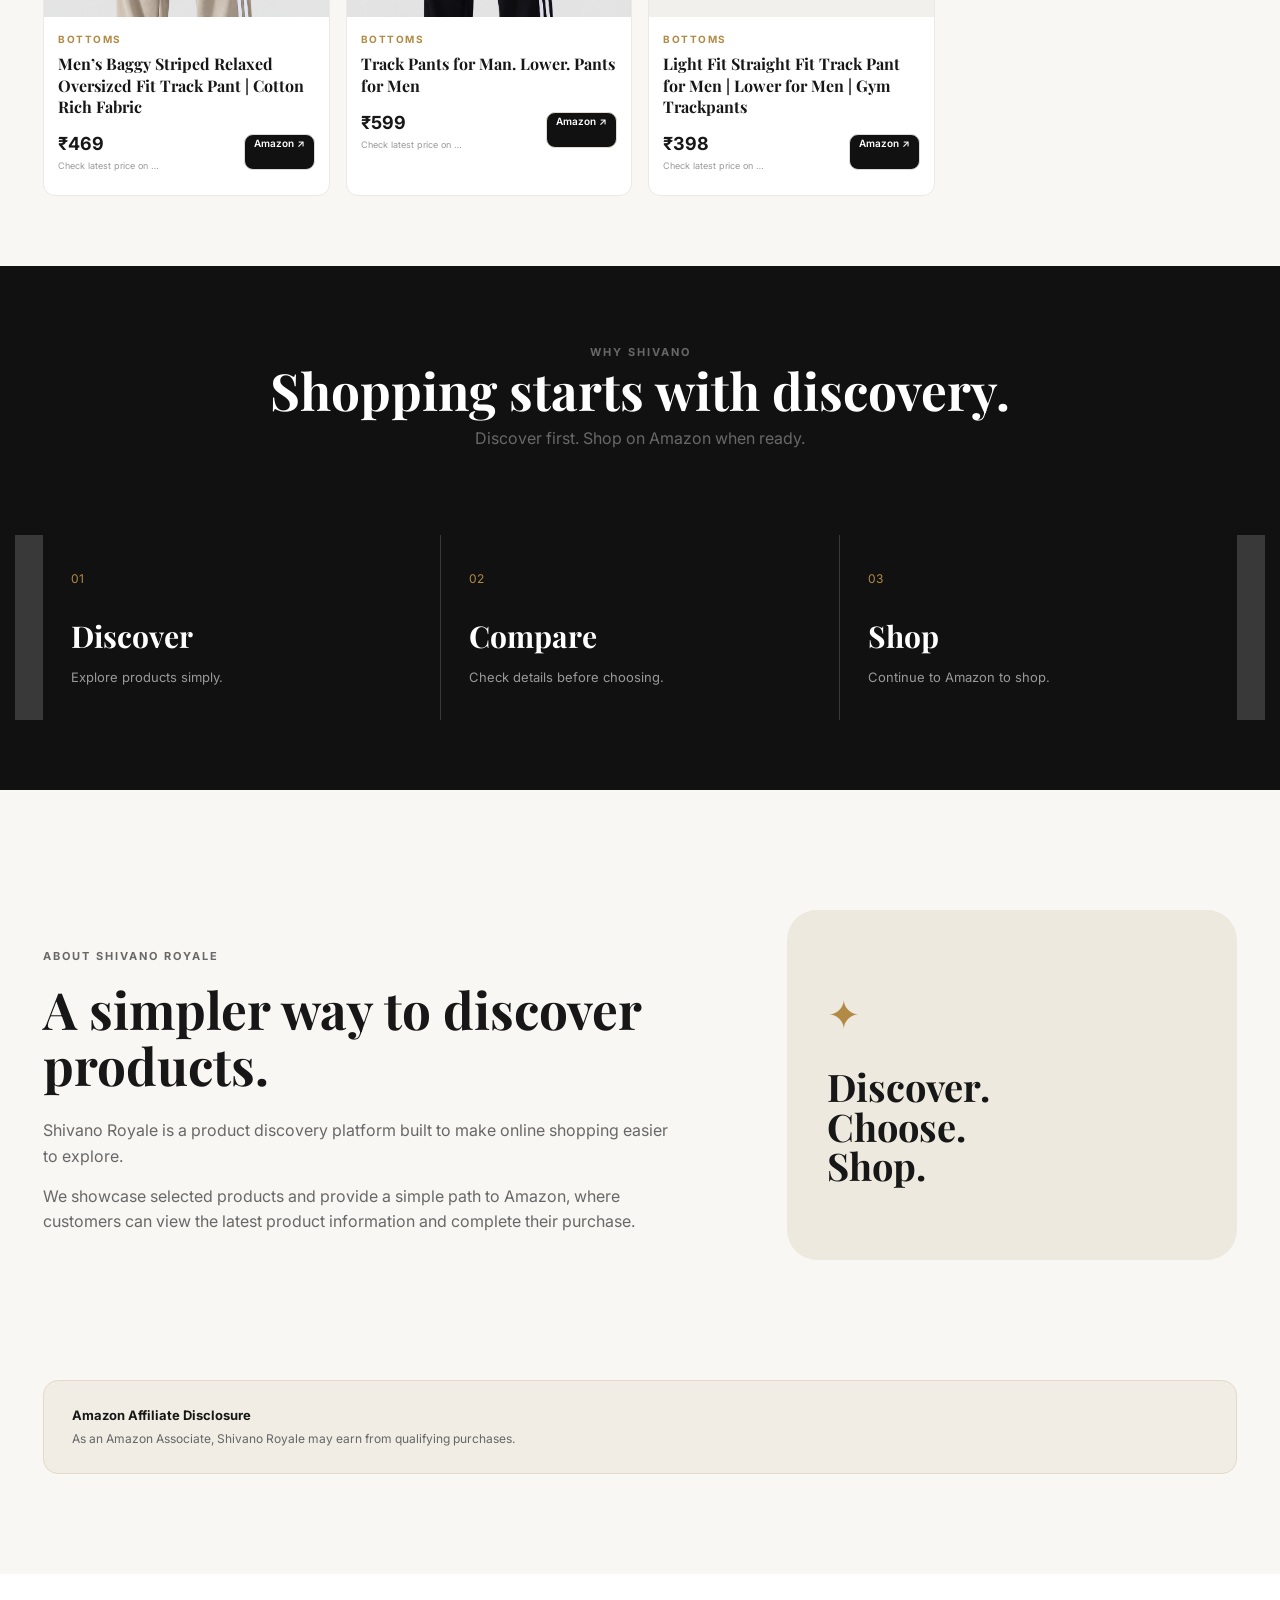
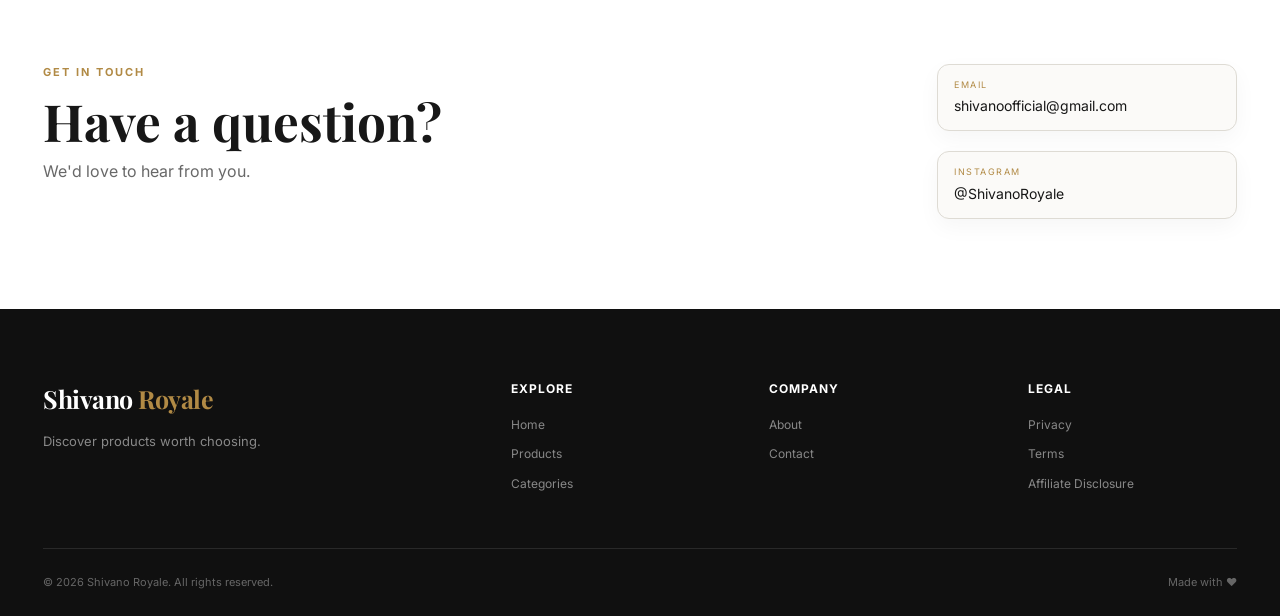
==== commit 94894ace: "update website" ====
--- a/index.html
+++ b/index.html
@@ -434,42 +434,6 @@
 
     </main>
 
-
-
-    <!-- =========================
-         PRODUCT MODAL
-    ========================== -->
-
-    <div
-        class="modal"
-        id="productModal"
-    >
-
-        <div class="modal-overlay"></div>
-
-
-        <div class="modal-content">
-
-            <button
-                class="modal-close"
-                id="modalClose"
-            >
-                ×
-            </button>
-
-
-            <div
-                class="modal-product"
-                id="modalProduct"
-            >
-            </div>
-
-        </div>
-
-    </div>
-
-
-
     <!-- =========================
          WISHLIST DRAWER
     ========================== -->
--- a/style.css
+++ b/style.css
@@ -2287,7 +2287,7 @@
 }
 /* =====================================================
    DISCOVERY BAR
-   Search + All Categories only
+   Search + All Categoriesonly
 ===================================================== */
 
 .discovery-bar {
@@ -3105,7 +3105,7 @@
 
 
 /* =====================================================
-   ALL CATEGORIES MENU
+   All CategoriesMENU
 ===================================================== */
 
 .all-categories-menu {
@@ -4387,4 +4387,147 @@
     .collection-card-top p, .collection-see-all { font-size: 11px; }
     .collection-card-images { gap: 6px; }
     .collection-card-image { height: 112px; }
+}
+
+
+/* =========================================
+   PART 1 - DESKTOP PRODUCT CARDS
+========================================= */
+
+@media (min-width: 901px) {
+
+    .product-card {
+        height: 470px;
+        min-height: 470px;
+    }
+
+    .product-image {
+        height: 275px;
+        min-height: 275px;
+        flex: 0 0 275px;
+    }
+
+    .product-info {
+        height: 195px;
+        min-height: 195px;
+        padding: 14px;
+    }
+
+    .product-title {
+        margin-top: 6px;
+        margin-bottom: 5px;
+    }
+
+    .product-bottom {
+        margin-top: auto;
+    }
+}
+
+/* =========================================
+   PART 2 - TABLET PRODUCT CARDS
+========================================= */
+
+@media (min-width: 601px) and (max-width: 900px) {
+
+    .product-card {
+        height: 450px;
+        min-height: 450px;
+    }
+
+    .product-image {
+        height: 255px;
+        min-height: 255px;
+        flex: 0 0 255px;
+    }
+
+    .product-info {
+        height: 195px;
+        min-height: 195px;
+        padding: 13px;
+    }
+
+    .product-title {
+        margin-top: 5px;
+        margin-bottom: 5px;
+    }
+
+    .product-bottom {
+        margin-top: auto;
+    }
+}
+
+/* =========================================
+   PART 3 - MOBILE PRODUCT CARDS
+========================================= */
+
+@media (max-width: 600px) {
+
+    .product-card {
+        height: 365px;
+        min-height: 365px;
+    }
+
+    .product-image {
+        height: 190px;
+        min-height: 190px;
+        flex: 0 0 190px;
+    }
+
+    .product-info {
+        height: 175px;
+        min-height: 175px;
+        padding: 10px 11px;
+    }
+
+    .product-title {
+        margin-top: 5px;
+        margin-bottom: 4px;
+    }
+
+    .product-bottom {
+        margin-top: auto;
+    }
+}
+
+/* Product image display */
+
+.product-image img {
+    width: 100%;
+    height: auto;
+    object-fit: cover;
+    object-position: center;
+}
+/* REQUESTED TEXT VISIBILITY FIX */
+
+.product-card {
+    height: auto !important;
+    min-height: 0 !important;
+}
+
+.product-info {
+    height: auto !important;
+    min-height: 0 !important;
+    overflow: visible !important;
+}
+
+.product-title {
+    height: auto !important;
+    min-height: 0 !important;
+    max-height: none !important;
+    overflow: visible !important;
+    display: block !important;
+    -webkit-line-clamp: unset !important;
+    line-clamp: unset !important;
+    overflow-wrap: anywhere;
+}
+
+.product-description {
+    display: block !important;
+    height: auto !important;
+    min-height: 0 !important;
+    max-height: none !important;
+    overflow: visible !important;
+    -webkit-line-clamp: unset !important;
+    line-clamp: unset !important;
+    overflow-wrap: anywhere;
 }
